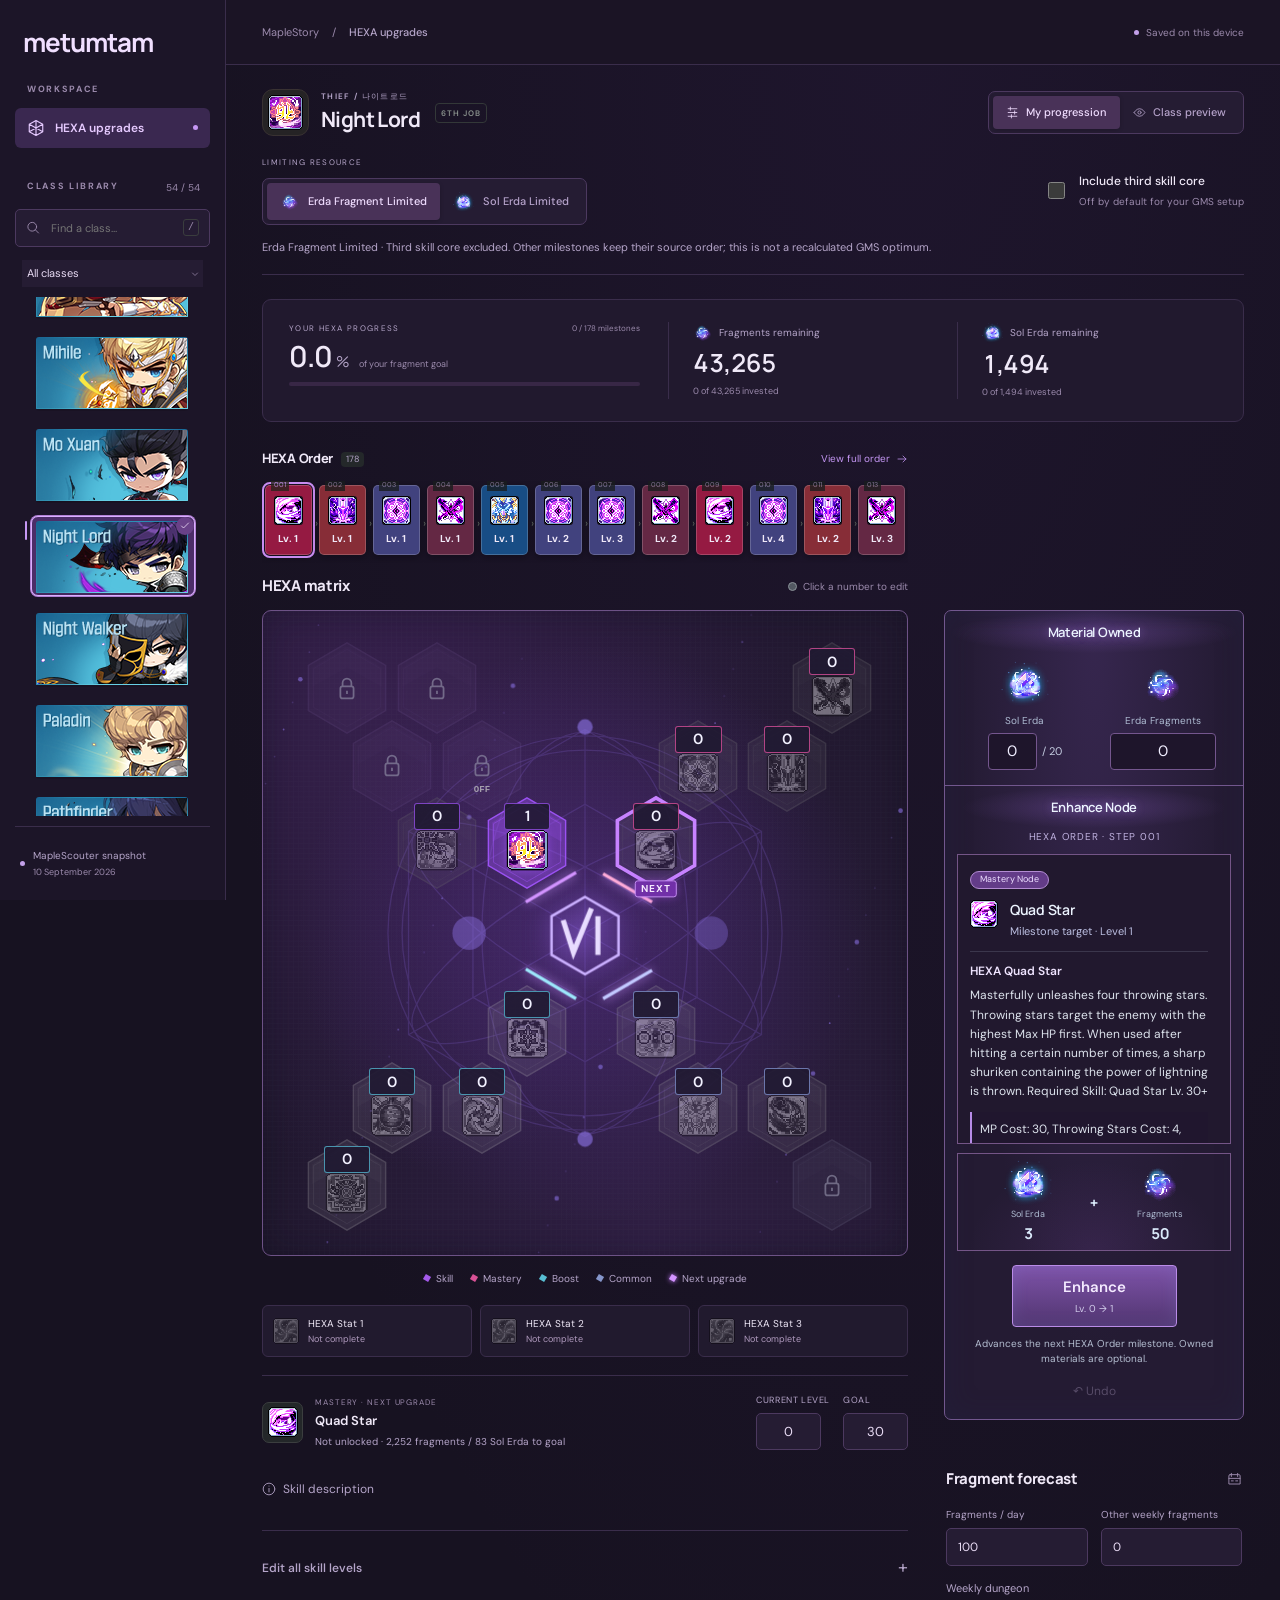
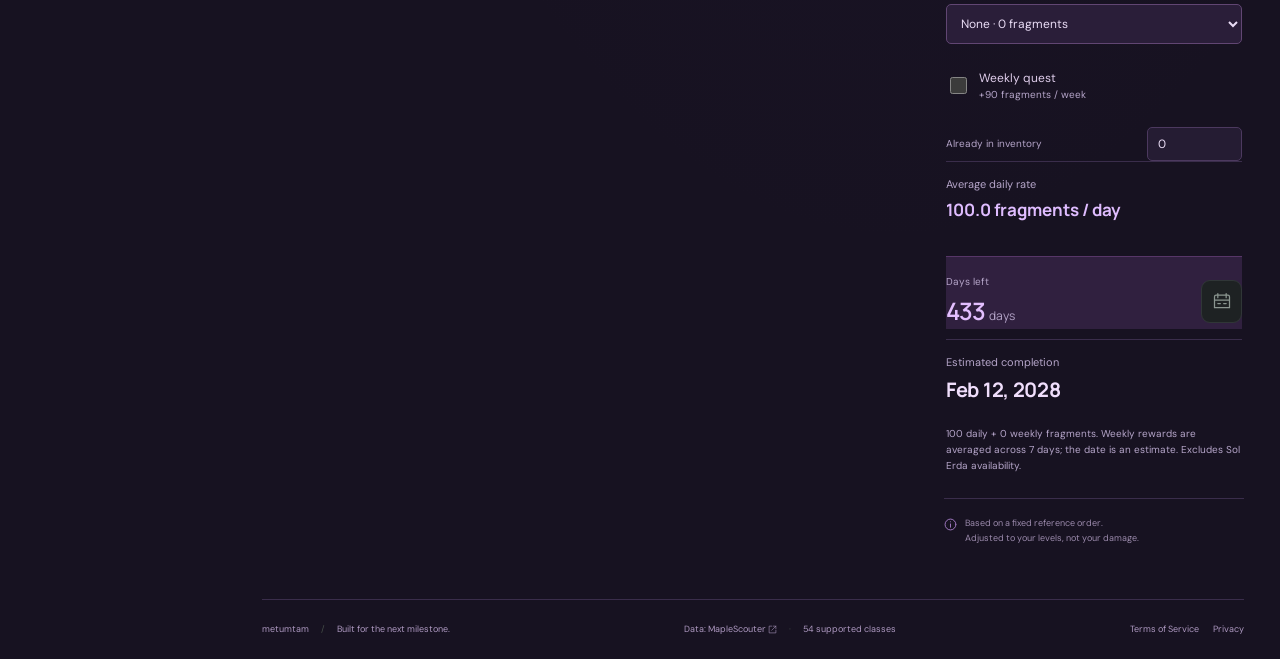
==== index.html @ 2b47a117 "Add class artwork library and legal pages for Metumtam" ====
<!doctype html>
<html lang="en">
<head>
 <meta charset="utf-8"><meta name="viewport" content="width=device-width,initial-scale=1">
 <meta name="theme-color" content="#171221"><meta name="description" content="Plan HEXA upgrades, track your skill levels, and calculate fragment costs across 54 MapleStory classes.">
 <title>metumtam — HEXA matrix</title>
 <link rel="icon" href="data:,"><link rel="stylesheet" href="styles.css?v=3"><link rel="stylesheet" href="matrix.css?v=7"><link rel="stylesheet" href="order-view.css?v=6"><link rel="stylesheet" href="skill-details.css?v=2"><link rel="stylesheet" href="enhancement.css?v=2"><link rel="stylesheet" href="metumtam.css?v=2">
 <script defer src="data.js?v=4"></script><script defer src="engine.js?v=7"></script><script defer src="matrix.js?v=7"></script><script defer src="order-view.js?v=7"></script><script defer src="descriptions.js?v=1"></script><script defer src="skill-details.js?v=2"></script><script defer src="enhancement.js?v=2"></script><script defer src="app.js?v=12"></script>
</head>
<body>
 <a class="skip" href="#main">Skip to planner</a>
 <aside class="sidebar" id="sidebar">
  <a class="brand wordmark" href="#main" aria-label="metumtam home">metumtam</a>
  <div class="nav-label">WORKSPACE</div>
  <a class="workspace-link active" href="#main"><span data-icon="hex"></span>HEXA upgrades<span class="nav-dot"></span></a>
  <div class="library-head"><span class="nav-label">CLASS LIBRARY</span><span id="class-count">54 / 54</span></div>
  <label class="search"><span data-icon="search"></span><input id="class-search" placeholder="Find a class…" autocomplete="off" aria-label="Search classes"><kbd>/</kbd></label>
  <label class="category-label"><select id="category" aria-label="Filter class category"><option>All classes</option><option>Warrior</option><option>Mage</option><option>Archer</option><option>Thief</option><option>Pirate</option></select><span data-icon="chevron"></span></label>
  <nav id="class-list" class="class-list" aria-label="Choose a class"></nav>
  <div class="sidebar-footer"><span class="status-dot"></span><div>MapleScouter snapshot<small>10 September 2026</small></div></div>
 </aside>
 <div class="sidebar-backdrop" id="sidebar-backdrop" hidden></div>
 <div class="shell">
  <header class="topbar"><button id="menu-button" class="icon-button mobile-only" aria-label="Open class library" aria-expanded="false"><span data-icon="menu"></span></button><div class="breadcrumb">MapleStory <span>/</span> <strong>HEXA upgrades</strong></div><div class="top-actions"><span class="saved-status" id="saved-status"><span class="status-dot"></span>Saved on this device</span></div></header>
  <main id="main" tabindex="-1">
   <h1 class="matrix-page-title">HEXA matrix</h1>
   <section class="class-heading"><div class="class-identity"><div class="class-emblem" id="class-emblem"></div><div><div class="eyebrow" id="class-category"></div><h2 id="class-name"></h2></div><span class="class-version">6TH JOB</span></div><div class="segmented" role="group" aria-label="Planner mode"><button id="progress-mode" aria-pressed="true"><span data-icon="sliders"></span>My progression</button><button id="preview-mode" aria-pressed="false"><span data-icon="eye"></span>Class preview</button></div></section>
   <div id="unavailable" class="unavailable" hidden></div>
   <div id="planner">
    <section class="order-settings" aria-label="Order settings">
     <div class="order-settings-controls"><div><div class="section-kicker">LIMITING RESOURCE</div><div class="segmented resource-modes" role="group" aria-label="Limiting resource"><button data-order-mode="fragments" aria-pressed="true"><span class="gem small"></span>Erda Fragment Limited</button><button data-order-mode="erda" aria-pressed="false"><span class="erda small"></span>Sol Erda Limited</button></div></div><label class="third-skill-toggle"><input type="checkbox" id="include-third"><span><strong>Include third skill core</strong><small id="third-skill-hint">Off by default for your GMS setup</small></span></label></div>
     <p id="order-note" class="order-note"></p>
    </section>
    <div class="workspace-grid">
    <section class="progress-overview" aria-label="Progress overview"><div class="progress-main"><div class="section-kicker">YOUR HEXA PROGRESS <span id="completed-count"></span></div><div class="progress-value"><strong id="progress-percent">0<span>%</span></strong><span id="progress-caption">of your fragment goal</span></div><div class="progress-track" role="progressbar" aria-label="Fragment progress" aria-valuemin="0" aria-valuemax="100" aria-valuenow="0"><div id="progress-fill"></div></div></div><div class="overview-stat"><span class="stat-label"><span class="gem small"></span>Fragments remaining</span><strong id="fragments-remaining"></strong><small id="fragments-spent"></small></div><div class="overview-stat"><span class="stat-label"><span class="erda small"></span>Sol Erda remaining</span><strong id="erda-remaining"></strong><small id="erda-spent"></small></div></section>
      <section class="roadmap-section" aria-labelledby="roadmap-heading"><div class="section-heading"><div><h3 id="roadmap-heading">HEXA Order <span id="roadmap-count" class="count-badge"></span></h3><p>The next milestones in your progression.</p></div><button class="text-button" id="all-order-button">View full order<span data-icon="arrow-right"></span></button></div><div id="roadmap" class="roadmap"></div></section>
<div class="section-heading matrix-grid-heading"><div><h3 id="matrix-heading">HEXA matrix</h3><p>Select a node to edit its level.</p></div><span class="matrix-help">Click a number to edit</span></div>
     <div class="right-column">

      <section class="matrix-section" aria-labelledby="matrix-heading"><div id="matrix-canvas"></div><div id="matrix-selection" class="matrix-selection"></div></section>
      <details class="bulk-levels"><summary>Edit all skill levels</summary>
      <section class="skills-section" aria-labelledby="skills-heading"><div class="section-heading"><div><h3 id="skills-heading">Skill configuration</h3><p id="skills-caption">Enter your current levels and set your goals.</p></div><button class="subtle-button" id="reset-button"><span data-icon="reset"></span>Reset</button></div><div class="skill-filters" role="group" aria-label="Filter skill type"><button data-filter="All" class="selected" aria-pressed="true">All skills</button><button data-filter="Mastery" aria-pressed="false">Mastery</button><button data-filter="Skill" aria-pressed="false">Skill</button><button data-filter="Boost" aria-pressed="false">Boost</button><button data-filter="Common" aria-pressed="false">Common</button><button data-filter="HEXA Stat" aria-pressed="false">HEXA Stat</button></div><div id="skills-list" class="skills-list"></div><div class="skills-footer"><span><span data-icon="check"></span>Progress stays in your browser</span><button id="import-button" class="text-button">Import a plan<span data-icon="upload"></span></button><input type="file" id="import-file" accept=".json,application/json" hidden></div></section></details>
     </div>
     <div class="left-column"><div id="enhancement-panel"></div>
      <section class="farming-section" aria-labelledby="farming-heading"><div class="section-heading"><h3 id="farming-heading">Fragment forecast</h3><span data-icon="calendar"></span></div><div class="forecast-inputs"><label>Fragments / day<input id="daily-input" type="number" min="0" max="10000000" inputmode="numeric"></label><label>Other weekly fragments<input id="weekly-input" type="number" min="0" max="10000000" inputmode="numeric"></label></div><label class="weekly-dungeon-label">Weekly dungeon<select id="weekly-dungeon" aria-label="Weekly dungeon"><option value="none">None · 0 fragments</option><option value="high_mountain">High Mountain · 40 fragments</option><option value="angler_company">Angler Company · 55 fragments</option><option value="nightmare_paradise">Nightmare Paradise · 70 fragments</option></select></label><label class="weekly-quest-label"><input id="weekly-quest" type="checkbox"><span>Weekly quest <strong>+90 fragments / week</strong></span></label><label class="stock-label">Already in inventory<input id="stock-input" type="number" min="0" max="10000000" inputmode="numeric"></label><div class="forecast-rate"><span>Average daily rate</span><strong id="forecast-rate"></strong></div><div class="forecast-result"><span>Days left<strong id="forecast-days"></strong></span><span class="calendar-icon" data-icon="calendar"></span></div><div class="forecast-date"><span>Estimated completion</span><strong id="forecast-date"></strong></div><p id="forecast-note" class="quiet"></p></section>
      <div class="source-note"><span data-icon="info"></span><p>Based on a fixed reference order.<br>Adjusted to your levels, not your damage.</p></div>
     </div>
    </div>
   </div>

   <footer class="page-footer"><span>metumtam <span class="footer-slash">/</span> Built for the next milestone.</span><span><a href="https://maplescouter.com/en/hexa" target="_blank" rel="noopener noreferrer">Data: MapleScouter <span data-icon="external"></span></a><span class="footer-divider">·</span>54 supported classes</span><nav class="legal-links" aria-label="Legal"><a href="terms.html">Terms of Service</a><a href="privacy.html">Privacy</a></nav></footer>
  </main>
 </div>
 <dialog id="dialog"><div class="dialog-top"><div><div class="eyebrow" id="dialog-eyebrow">HEXA PLANNER</div><h2 id="dialog-title"></h2></div><button class="icon-button" id="close-dialog" aria-label="Close dialog"><span data-icon="close"></span></button></div><div id="dialog-body"></div></dialog>
 <div id="toast" class="toast" role="status" aria-live="polite"></div>
</body>
</html>
---- styles.css ----
@import url('https://fonts.googleapis.com/css2?family=DM+Sans:wght@400;450;500;550;600;650;700&family=Manrope:wght@400;500;600;650;700;750;800&display=swap');
:root{color-scheme:dark;--bg:#111314;--panel:#181b1d;--panel-raised:#202426;--line:#2a2d2e;--text:#eceeea;--muted:#969b99;--faint:#777e7a;--accent:#efb85f;--accent-soft:#30291f;--green:#93b79e;--sidebar:226px;font-family:'DM Sans',Arial,sans-serif;font-synthesis:none}
*{box-sizing:border-box}body{margin:0;background:var(--bg);color:var(--text);font-size:14px;line-height:1.5}button,input,select{font:inherit}button,a,input,select{-webkit-tap-highlight-color:transparent}button{cursor:pointer}button{color:inherit}button:disabled{cursor:default;opacity:.45}a{color:inherit;text-decoration:none}button:focus-visible,a:focus-visible,input:focus-visible,select:focus-visible{outline:2px solid var(--accent);outline-offset:4px}button{border:0;background:none}input,select{min-width:0}input[type=number]{appearance:textfield;-moz-appearance:textfield}input::-webkit-inner-spin-button,input::-webkit-outer-spin-button{-webkit-appearance:none;margin:0}h1,h2,h3,h4,p{margin:0}h1,h2,h3,strong{font-family:'Manrope','DM Sans',sans-serif}h3{font-size:15px;letter-spacing:-.3px;font-weight:750}svg{width:18px;height:18px;display:block;flex-shrink:0}span[data-icon]{display:inline-flex;vertical-align:middle}small{font-size:11px}[hidden]{display:none!important}.skip{position:fixed;top:-60px;left:20px;padding:12px;background:var(--accent);color:#111;z-index:90}.skip:focus{top:10px}.sidebar{position:fixed;inset:0 auto 0 0;width:var(--sidebar);display:flex;flex-direction:column;border-right:1px solid var(--line);background:#141617;z-index:30;padding:29px 15px 0}.brand{display:flex;align-items:center;gap:11px;margin:0 11px 39px;font:800 24px/1 'Manrope',sans-serif;letter-spacing:2px}.brand>svg{height:37px;width:37px;fill:none;stroke:var(--accent);stroke-width:1.4}.brand-sub{display:block;font:500 8px/1.6 'DM Sans',sans-serif;letter-spacing:1.25px;color:var(--faint);margin-top:6px}.nav-label{font-size:9px;letter-spacing:1.65px;color:var(--faint);font-weight:700;padding-left:12px}.workspace-link{display:flex;align-items:center;gap:10px;padding:11px 12px;border-radius:6px;margin-top:11px;font-size:12px;font-weight:600}.workspace-link.active{background:var(--accent-soft);color:var(--accent)}.nav-dot{width:5px;height:5px;background:var(--accent);border-radius:50%;margin-left:auto}.library-head{display:flex;align-items:center;justify-content:space-between;margin:32px 10px 14px 0}.library-head>span:last-child{font-size:10px;color:var(--faint)}.search{display:flex;align-items:center;gap:8px;padding:9px 10px;background:#1b1e20;border:1px solid var(--line);border-radius:5px}.search svg{width:15px;color:var(--faint)}.search input{width:100%;background:none;border:0;outline:0;font-size:11px;color:var(--text)}.search:focus-within{border-color:var(--accent)}.search kbd{color:var(--faint);border:1px solid #3a3d3e;padding:0px 4px;font-size:10px;border-radius:3px}.category-label{margin:13px 7px 10px;position:relative}.category-label select{background:none;appearance:none;border:0;outline:0;width:100%;font-size:11px;color:var(--muted);padding:5px}.category-label option{background:#181b1d}.category-label>span{position:absolute;right:2px;top:5px;pointer-events:none;color:var(--faint)}.category-label svg{width:12px}.class-list{flex:1;min-height:0;overflow:auto;scrollbar-width:thin;scrollbar-color:#353939 transparent;padding-right:3px;padding-bottom:15px}.class-item{display:flex;align-items:center;gap:10px;width:100%;text-align:left;padding:9px 10px;border-radius:5px;margin:2px 0;color:#b0b5b1;transition:background .16s,color .16s;font-size:12px}.class-item:hover{background:#202425;color:var(--text)}.class-item.selected{background:#252826;color:var(--text)}.class-item.selected:before{content:'';height:19px;width:2px;background:var(--accent);position:absolute;margin-left:-11px;border-radius:3px}.class-item.selected .class-dot{color:var(--accent)}.class-dot{display:flex;align-items:center;justify-content:center;width:23px;height:23px;font-size:10px;color:#767d77;background:#222628;flex-shrink:0;border-radius:6px}.class-item .selected-check{margin-left:auto;color:var(--accent)}.selected-check svg{width:14px}.unavailable-label{font-size:8px;margin-left:auto;color:var(--faint);letter-spacing:.8px}.class-item.unavailable-item{color:#767c78}.library-empty{padding:20px 12px;color:var(--muted);font-size:12px}.sidebar-footer{display:flex;align-items:center;gap:8px;border-top:1px solid var(--line);margin-top:10px;padding:21px 5px;font-size:10px;color:var(--muted)}.sidebar-footer small{display:block;font-size:9px;color:var(--faint);margin-top:3px}.sidebar-footer button{margin-left:auto}.status-dot{width:5px;height:5px;background:var(--green);display:inline-block;border-radius:50%;flex-shrink:0}.shell{margin-left:var(--sidebar)}.topbar{height:65px;border-bottom:1px solid var(--line);display:flex;align-items:center;justify-content:space-between;padding:0 36px;font-size:11px}.breadcrumb{color:var(--faint);display:flex;gap:13px}.breadcrumb strong{color:var(--muted);font-weight:500;font-family:inherit}.top-actions{display:flex;align-items:center;gap:24px}.saved-status{color:var(--faint);font-size:10px;display:flex;align-items:center;gap:7px}.subtle-button{display:inline-flex;align-items:center;gap:7px;color:var(--muted);font-size:11px;padding:6px 0}.subtle-button:hover{color:var(--text)}.subtle-button svg{width:14px;height:14px}.icon-button{width:32px;height:32px;display:inline-flex;justify-content:center;align-items:center;color:var(--muted);border-radius:5px;flex-shrink:0}.icon-button:hover{background:#2a2e30;color:var(--text)}main{max-width:1510px;padding:35px 36px 0;margin:auto}.page-heading{display:flex;justify-content:space-between;align-items:center;margin-bottom:35px}.eyebrow{font-size:9px;letter-spacing:1.7px;font-weight:650;color:var(--faint)}h1{font-size:35px;line-height:1.25;letter-spacing:-1.6px;margin:8px 0 10px;font-weight:750}.title-dot{color:var(--accent)}.page-heading p{font-size:12px;color:var(--muted)}.outline-button{border:1px solid #373b3c;border-radius:6px;display:inline-flex;gap:8px;align-items:center;justify-content:center;padding:10px 14px;font-size:11px;background:#191c1d;transition:background .18s}.outline-button:hover{background:#262a2c}.outline-button svg{width:14px;height:14px}.class-heading{display:flex;align-items:center;justify-content:space-between;margin-bottom:22px;gap:18px}.class-identity{display:flex;align-items:center;gap:12px}.class-emblem{width:47px;height:47px;background:#252325;border:1px solid #393232;border-radius:11px;display:grid;place-items:center;position:relative;overflow:hidden}.class-emblem img{height:35px;width:35px;object-fit:contain;image-rendering:pixelated}.class-emblem>span{font-weight:700;color:var(--accent)}.class-heading .eyebrow{font-size:8px;color:var(--muted);letter-spacing:1.35px}.class-heading h2{font-size:21px;letter-spacing:-.6px;margin-top:2px}.class-version{border:1px solid #333838;border-radius:4px;color:#89918c;font-size:8px;font-weight:600;letter-spacing:1px;padding:3px 5px;margin-left:3px}.segmented{display:flex;background:#191c1e;border:1px solid var(--line);border-radius:7px;padding:4px}.segmented button{display:flex;align-items:center;justify-content:center;gap:7px;color:#929993;font-size:11px;font-weight:500;padding:8px 13px;border-radius:4px;white-space:nowrap;transition:.18s}.segmented button[aria-pressed=true]{background:#313331;color:#eee6d7;box-shadow:0 1px 4px #0003}.segmented svg{width:13px;height:13px}.progress-overview{display:grid;grid-template-columns:1.35fr 1fr 1fr;background:#191c1d;border:1px solid var(--line);border-radius:9px;padding:22px 26px;margin-bottom:28px;gap:28px}.section-kicker{font-size:8px;letter-spacing:1.3px;color:var(--muted);display:flex;justify-content:space-between;gap:10px}.section-kicker>span{letter-spacing:0;color:var(--faint)}.progress-value{display:flex;align-items:baseline;gap:10px;margin-top:8px;margin-bottom:10px}.progress-value strong{font-size:29px;line-height:1;font-weight:600;letter-spacing:-1.1px}.progress-value strong>span{font-size:15px;font-weight:400;color:var(--muted);margin-left:4px}.progress-value>span{font-size:9px;color:var(--faint)}.progress-track{height:4px;background:#343737;border-radius:3px;overflow:hidden}.progress-track>div{height:100%;width:0%;background:var(--accent);transition:width .5s cubic-bezier(.22,1,.36,1);border-radius:3px}.overview-stat{padding-left:24px;border-left:1px solid var(--line);display:flex;flex-direction:column;justify-content:center;gap:5px}.stat-label{font-size:10px;color:var(--muted);display:flex;align-items:center;gap:7px}.overview-stat strong{font-size:25px;line-height:1.3;letter-spacing:-.6px;font-weight:600;font-variant-numeric:tabular-nums}.overview-stat small{font-size:9px;color:var(--faint)}.gem{display:inline-block;background:var(--accent);width:16px;height:19px;clip-path:polygon(50% 0,100% 38%,74% 100%,25% 100%,0 38%);flex-shrink:0}.gem.small{width:9px;height:11px}.erda{display:inline-block;border:2px solid #a9bfb3;width:15px;height:15px;border-radius:50%;position:relative;flex-shrink:0}.erda:after{content:'';inset:3px;background:#a9bfb3;border-radius:50%;position:absolute}.erda.small{width:10px;height:10px;border-width:1.5px}.erda.small:after{inset:2px}.workspace-grid{display:grid;grid-template-columns:minmax(265px,.78fr) minmax(400px,1.65fr);gap:32px;align-items:start}.left-column{min-width:0}.next-upgrade{background:#211f1a;border:1px solid #4b402e;border-radius:9px;padding:23px 22px 20px;position:relative;overflow:hidden}.next-upgrade:before{content:'';position:absolute;top:0;left:22px;width:39px;height:2px;background:var(--accent)}.panel-heading,.section-heading{display:flex;align-items:center;justify-content:space-between;gap:12px}.panel-heading h3{font-size:12px;display:flex;align-items:center;gap:7px;font-family:'DM Sans',sans-serif;font-weight:550}.amber-dot{width:5px;height:5px;border-radius:50%;background:var(--accent);box-shadow:0 0 8px #efb85f33}.tiny-label{font-size:8px;letter-spacing:.9px;color:#a28d6f}.next-skill{display:flex;gap:14px;align-items:center;margin:25px 0 20px}.skill-icon{width:41px;height:41px;display:grid;place-items:center;flex-shrink:0;background:#232729;border:1px solid #3b3e3f;border-radius:7px;position:relative;overflow:hidden}.skill-icon img{width:30px;height:30px;object-fit:contain;image-rendering:pixelated}.skill-icon.large{height:62px;width:62px;background:#2a2822;border-color:#5b4c35;border-radius:10px}.skill-icon.large img{width:43px;height:43px}.skill-icon.image-failed:after{content:attr(data-fallback);font-size:10px;color:var(--accent);position:absolute}.skill-icon.image-failed img{display:none}.core-kicker{font-size:8px;letter-spacing:1.25px;color:#a18e72;margin-bottom:5px}.next-skill h4{font-family:'Manrope',sans-serif;font-size:15px;line-height:1.4;letter-spacing:-.3px;max-width:210px}.level-transition{display:flex;gap:9px;align-items:center;font-size:11px;color:#b7b3a9;margin-top:7px}.level-transition svg{height:12px;width:12px;color:#857b6b}.level-transition strong{color:var(--accent);font-size:11px;font-family:inherit}.next-costs{border-top:1px solid #3a3429;padding:17px 0;margin-top:5px;display:flex;flex-direction:column;gap:13px}.next-cost{display:flex;align-items:center;justify-content:space-between}.next-cost>span{display:flex;align-items:center;gap:9px;font-size:11px;color:#b9b6ac}.next-cost strong{font-size:15px;font-weight:600;font-variant-numeric:tabular-nums}.next-cost .gem{width:11px;height:14px}.next-cost .erda{width:12px;height:12px}.primary-button{display:flex;align-items:center;justify-content:center;gap:9px;background:var(--accent);color:#292014;font-size:11px;font-weight:750;border-radius:5px;padding:12px 14px;transition:background .18s,transform .18s}.primary-button:hover{background:#ffcc7d;transform:translateY(-1px)}.primary-button:active{transform:translateY(0)}.primary-button svg{width:14px;height:14px}.upgrade-actions{display:flex;gap:7px}.upgrade-actions .primary-button{flex:1}.undo-button{width:36px;border:1px solid #48402f;display:grid;place-items:center;border-radius:5px;color:#a8967a}.undo-button:hover{background:#373124}.next-footnote{font-size:9px;color:#8f8677;text-align:center;margin-top:11px}.farming-section{padding:26px 2px 0}.section-heading>span{color:var(--faint)}.section-heading>span svg{width:15px}.forecast-inputs{display:grid;grid-template-columns:1fr 1fr;gap:13px;margin-top:17px}.forecast-inputs label{color:var(--muted);font-size:10px}.forecast-inputs input{display:block;width:100%;margin-top:6px}.forecast-inputs input,.stock-label input{background:#1b1e20;border:1px solid #343738;border-radius:5px;color:var(--text);padding:9px 11px;font-size:12px;font-variant-numeric:tabular-nums}.stock-label{display:flex;align-items:center;justify-content:space-between;margin-top:11px;font-size:10px;color:var(--muted);gap:15px}.stock-label input{width:95px;padding:7px 10px}.forecast-result{display:flex;justify-content:space-between;align-items:center;margin-top:19px;border-top:1px solid var(--line);padding-top:17px;color:var(--muted);font-size:10px}.forecast-result strong{display:block;color:var(--text);font-size:24px;letter-spacing:-.9px;margin-top:4px;font-weight:600}.forecast-result strong small{font-size:12px;color:var(--muted);letter-spacing:0;font-weight:400}.calendar-icon{background:#1e2223;border:1px solid #303637;border-radius:9px;width:41px;height:43px;display:grid!important;place-items:center}.calendar-icon svg{width:20px;height:20px;color:#8b9690}.quiet{font-size:9px;color:var(--faint);margin-top:7px;line-height:1.7}.source-note{display:flex;gap:8px;color:var(--faint);font-size:9px;line-height:1.7;margin:23px 0 10px;padding-top:17px;border-top:1px solid var(--line)}.source-note svg{width:13px;height:13px;margin-top:2px}.section-heading p{font-size:10px;color:var(--faint);margin-top:4px}.text-button{display:inline-flex;align-items:center;gap:6px;color:var(--accent);font-size:10px;white-space:nowrap;padding:5px 0}.text-button:hover{color:#ffda9c}.text-button svg{width:12px;height:12px}.count-badge{display:inline-block;font-family:'DM Sans',sans-serif;font-size:9px;font-weight:400;color:var(--muted);background:#24282a;padding:1px 5px;border-radius:4px;vertical-align:middle;margin-left:5px;letter-spacing:0}.roadmap{display:grid;grid-template-columns:repeat(8,1fr);gap:7px;margin-top:19px;margin-bottom:26px}.roadmap-item{position:relative;min-width:0;border:1px solid #303536;background:#191d1e;border-radius:6px;padding:12px 3px 9px;display:flex;align-items:center;flex-direction:column;gap:6px;transition:transform .17s,border-color .17s,background .17s}.roadmap-item:hover{border-color:#927448;background:#26271f;transform:translateY(-3px)}.roadmap-item:first-child{border-color:#8b6b38;background:#29251d}.roadmap-item img{width:29px;height:29px;object-fit:contain;image-rendering:pixelated}.roadmap-item .roadmap-level{font-size:10px;color:var(--text);font-variant-numeric:tabular-nums}.roadmap-item .roadmap-number{position:absolute;top:-6px;left:5px;padding:0 3px;background:#191d1e;font-size:7px;color:var(--faint)}.roadmap-item:first-child .roadmap-number{color:var(--accent);background:#29251d}.roadmap-item:not(:last-child):after{content:'›';position:absolute;right:-7px;top:29px;color:#5a635c;font-size:11px;z-index:1}.skills-section{border-top:1px solid var(--line);padding-top:23px}.skill-filters{display:flex;gap:19px;margin-top:21px;border-bottom:1px solid var(--line);overflow:auto;scrollbar-width:none}.skill-filters button{font-size:10px;padding:0 0 11px;color:var(--faint);position:relative;flex-shrink:0}.skill-filters button:hover{color:var(--text)}.skill-filters button.selected{color:var(--accent)}.skill-filters button.selected:after{content:'';position:absolute;bottom:0;left:0;right:0;height:2px;background:var(--accent)}.skill-group-heading{font-size:8px;color:#858f89;font-weight:600;letter-spacing:1.2px;margin:19px 0 5px;display:flex;align-items:center;gap:6px}.group-dot{width:4px;height:4px;background:#6f7d73;border-radius:50%}.skill-row{display:grid;grid-template-columns:37px minmax(90px,1fr) 74px 18px 47px;align-items:center;gap:10px;padding:12px 0;border-bottom:1px solid #24292a}.skill-row .skill-icon{width:35px;height:35px;border-radius:6px;background:#222729;border-color:#303738}.skill-row .skill-icon img{width:27px;height:27px}.skill-name{font-size:11px;color:#d2d7d1;font-weight:500;line-height:1.4;overflow-wrap:anywhere}.skill-cost{font-size:9px;color:var(--faint);margin-top:4px;display:flex;align-items:center;gap:5px}.skill-cost .gem{height:7px;width:6px;opacity:.7}.skill-cost .erda{height:7px;width:7px;border-width:1px;opacity:.8}.skill-cost .erda:after{inset:1px}.skill-cost .sep{color:#434b45;margin:0 3px}.skill-row.next-row .skill-name{color:#f0c98b}.level-control{display:flex;align-items:center;background:#1b1f20;border:1px solid #353b3c;border-radius:5px;height:30px;overflow:hidden}.level-control button{width:21px;padding:0;color:var(--faint);font-size:12px;height:100%}.level-control button:hover{background:#323735;color:var(--accent)}.level-control input{background:none;border:0;width:30px;min-width:0;outline:0;padding:0;text-align:center;color:var(--text);font-size:10px;font-variant-numeric:tabular-nums;height:100%}.level-control:focus-within{border-color:var(--accent)}.goal-input{background:#1a1e1f;border:1px solid #313738;border-radius:5px;text-align:center;width:47px;height:30px;color:var(--muted);font-size:10px;padding:0}.row-arrow{color:#58625b}.row-arrow svg{width:13px;height:13px}.levels-head{display:grid;grid-template-columns:1fr 74px 18px 47px;gap:10px;font-size:7px;letter-spacing:.9px;color:var(--faint);margin-top:12px;text-align:center}.levels-head>span:first-child{text-align:left}.stat-checkbox{accent-color:var(--accent);width:15px;height:15px;cursor:pointer;justify-self:center}.stat-row{grid-template-columns:37px minmax(90px,1fr) 74px 18px 47px}.stat-state{font-size:9px;color:var(--muted);text-align:right;grid-column:4/6}.skills-footer{display:flex;justify-content:space-between;gap:10px;margin-top:21px;padding-bottom:9px}.skills-footer>span{display:flex;align-items:center;gap:6px;font-size:9px;color:var(--faint)}.skills-footer svg{width:12px;height:12px}.page-footer{border-top:1px solid var(--line);display:flex;align-items:center;justify-content:space-between;padding:23px 0;margin-top:42px;color:var(--faint);font-size:9px;gap:15px}.page-footer>span{display:flex;align-items:center;gap:7px}.page-footer a:hover{color:var(--accent)}.page-footer svg{height:9px;width:9px;display:inline-block}.footer-slash,.footer-divider{color:#464f48;margin:0 5px}.unavailable{padding:65px 24px;text-align:center;border-top:1px solid var(--line);border-bottom:1px solid var(--line);color:var(--muted)}.unavailable h3{color:var(--text);font-size:20px;margin:12px 0}.unavailable p{font-size:12px;max-width:400px;margin:10px auto 22px}.unavailable .primary-button{display:inline-flex}.empty-state{padding:24px 0;text-align:center;color:var(--muted);font-size:12px}.complete-state{padding:25px 0 7px;text-align:center}.complete-state>svg{margin:auto;color:var(--accent);width:36px;height:36px}.complete-state h4{font-size:19px;margin:15px 0 8px}.complete-state p{font-size:11px;color:var(--muted)}.complete-state button{margin:20px auto 0}.source-badge{font-size:8px;color:var(--faint);margin-top:9px}.mobile-only{display:none}dialog{color:var(--text);background:#191d1f;border:1px solid #414744;border-radius:12px;width:min(780px,calc(100% - 30px));max-height:85svh;padding:26px;box-shadow:0 24px 100px #0008;overflow:auto}dialog::backdrop{background:#070a0bbf;backdrop-filter:blur(5px)}dialog[open]{animation:dialog-in .2s ease-out}.dialog-top{display:flex;align-items:flex-start;justify-content:space-between;margin-bottom:23px;gap:20px}.dialog-top h2{font-size:24px;margin-top:7px;letter-spacing:-.75px}.dialog-top button{margin:-7px -7px 0 0}.dialog-copy{font-size:13px;color:var(--muted);line-height:1.8}.dialog-copy p+p{margin-top:13px}.dialog-copy strong{color:var(--text);font-family:inherit;font-weight:550}.dialog-copy a{color:var(--accent)}.data-facts{display:grid;grid-template-columns:1fr 1fr;gap:16px;padding:20px 0;border-top:1px solid var(--line);margin-top:20px}.data-facts dt{font-size:9px;text-transform:uppercase;letter-spacing:1px;color:var(--faint)}.data-facts dd{font-size:12px;margin:5px 0 0}.dialog-actions{display:flex;gap:10px;justify-content:flex-end;margin-top:22px}.order-table{width:100%;border-collapse:collapse;font-size:11px;line-height:1.5}.order-table th{font-weight:500;color:var(--faint);font-size:9px;text-align:left;position:sticky;top:-26px;background:#191d1f;padding:12px 7px;border-bottom:1px solid #3b4240}.order-table td{padding:9px 7px;border-bottom:1px solid #2a312e}.order-table td:nth-last-child(-n+2),.order-table th:nth-last-child(-n+2){text-align:right;white-space:nowrap}.order-skill{display:flex;align-items:center;gap:9px}.order-skill img{width:26px;height:26px;object-fit:contain;image-rendering:pixelated}.order-table .number{color:var(--faint);font-size:9px}.table-summary{display:flex;gap:18px;padding:12px 0 20px;color:var(--muted);font-size:11px}.table-summary strong{color:var(--text);font-family:inherit}.milestone-detail{display:flex;align-items:center;gap:20px;margin:22px 0}.milestone-detail p{color:var(--muted);font-size:12px;margin-top:6px}.toast{position:fixed;bottom:26px;left:calc(50% + var(--sidebar)/2);transform:translate(-50%,20px);padding:12px 18px;background:#e6e7df;color:#1c241d;font-size:12px;border-radius:7px;box-shadow:0 5px 30px #0005;z-index:80;opacity:0;pointer-events:none;transition:.22s;max-width:calc(100vw - 35px);text-align:center}.toast.visible{opacity:1;transform:translate(-50%,0)}.page-heading,.class-heading,.progress-overview,.workspace-grid{animation:enter .45s both}.class-heading{animation-delay:.05s}.progress-overview{animation-delay:.09s}.workspace-grid{animation-delay:.13s}@keyframes enter{from{opacity:0;transform:translateY(7px)}to{opacity:1;transform:translateY(0)}}@keyframes dialog-in{from{opacity:0;transform:translateY(8px) scale(.99)}to{opacity:1;transform:translateY(0) scale(1)}}
@media(min-width:1700px){main{padding-top:45px}.workspace-grid{grid-template-columns:340px 1fr;gap:40px}.skills-list .group-rows{display:grid;grid-template-columns:1fr 1fr;column-gap:25px}.skill-row{grid-template-columns:35px minmax(95px,1fr) 74px 14px 42px;gap:8px}.goal-input{width:42px}.levels-head{display:none}.roadmap{grid-template-columns:repeat(12,1fr)}.roadmap-item{padding-top:16px;padding-bottom:12px}}
@media(max-width:1200px){:root{--sidebar:200px}main{padding:28px 24px 0}.topbar{padding:0 24px}.brand{margin-left:8px}.workspace-grid{grid-template-columns:minmax(245px,.85fr) minmax(340px,1.2fr);gap:24px}.next-upgrade{padding:20px 17px}.next-skill{gap:10px}.next-skill h4{font-size:13px}.skill-filters{gap:15px}.progress-overview{padding:20px;gap:20px}.overview-stat{padding-left:18px}.roadmap{grid-template-columns:repeat(6,1fr)}.progress-value>span{font-size:8px}.class-version{display:none}.segmented button{padding:7px 10px;font-size:10px}.skill-row{gap:8px}}
@media(max-width:1000px){.workspace-grid{grid-template-columns:1fr}.left-column{display:grid;grid-template-columns:1fr 1fr;gap:25px;align-items:start}.farming-section{padding-top:7px}.source-note{grid-column:1/-1;margin:0;padding-top:0;border:0}.right-column{min-width:0}.roadmap{grid-template-columns:repeat(10,1fr)}.progress-overview{grid-template-columns:1.3fr 1fr 1fr;gap:17px;padding:18px}.section-kicker>span{display:none}.progress-value>span{display:none}.overview-stat strong{font-size:21px}.class-heading{align-items:flex-start}.segmented button{gap:5px;padding:8px}.segmented svg{display:none}.saved-status{display:none}.brand{font-size:21px}.skill-row{grid-template-columns:37px 1fr 85px 18px 55px}.level-control input{width:41px}.goal-input{width:55px}.levels-head{grid-template-columns:1fr 85px 18px 55px}}
@media(max-width:760px){:root{--sidebar:0px}.sidebar{width:250px;transform:translateX(-100%);transition:transform .25s;box-shadow:15px 0 70px #0003}.sidebar.open{transform:translateX(0)}.sidebar-backdrop{position:fixed;inset:0;background:#0008;z-index:25}.mobile-only{display:inline-flex}.topbar{height:56px;padding:0 17px;justify-content:flex-start;gap:12px}.top-actions{margin-left:auto}.top-actions .subtle-button>span:last-child{display:none}.breadcrumb{font-size:10px;gap:9px}main{padding:25px 20px 0}.page-heading{margin-bottom:29px;align-items:flex-start}.page-heading .eyebrow{font-size:8px;letter-spacing:1.2px}h1{font-size:31px}.page-heading p{font-size:11px;max-width:230px}.page-heading .outline-button{padding:9px 10px;font-size:10px;margin-top:15px}.class-heading{flex-wrap:wrap;gap:19px}.class-identity{gap:10px}.class-emblem{height:44px;width:44px}.class-heading h2{font-size:22px}.segmented{width:100%;padding:4px}.segmented button{flex:1;font-size:11px;padding:9px}.segmented svg{display:block}.progress-overview{grid-template-columns:1fr 1fr;padding:20px;row-gap:21px;margin-bottom:25px}.progress-main{grid-column:1/-1}.progress-value>span{display:block;font-size:10px}.section-kicker>span{display:inline}.progress-track{height:5px}.overview-stat{border-left:0;padding:0;gap:6px}.overview-stat:last-child{border-left:1px solid var(--line);padding-left:20px}.overview-stat strong{font-size:25px}.overview-stat small{font-size:8px}.workspace-grid{gap:24px}.left-column{grid-template-columns:1fr;gap:22px}.next-upgrade{padding:22px}.next-skill{margin:20px 0;gap:14px}.next-skill h4{font-size:17px;max-width:none}.next-costs{display:grid;grid-template-columns:1fr 1fr;gap:16px}.next-cost{flex-direction:column;align-items:flex-start;gap:8px}.next-cost:last-child{border-left:1px solid #3a3429;padding-left:20px}.next-cost strong{font-size:23px}.farming-section{padding-top:2px}.source-note{margin-top:-8px}.roadmap{grid-template-columns:repeat(6,1fr);gap:8px;margin-bottom:23px}.skill-filters{gap:22px}.skill-row{grid-template-columns:35px minmax(80px,1fr) 74px 12px 42px;gap:8px}.level-control input{width:30px}.goal-input{width:42px}.levels-head{grid-template-columns:1fr 74px 12px 42px;gap:8px}.skill-name{font-size:11px}.skill-cost{font-size:8px;gap:3px}.skill-cost .sep{margin:0 1px}.skills-footer{font-size:8px}.page-footer{flex-direction:column;align-items:flex-start;gap:8px;margin-top:30px;padding:20px 0}.page-footer>span{font-size:8px}.toast{left:50%;width:max-content}.order-table{font-size:10px}.order-table td{padding:9px 4px}.order-skill{gap:6px}.order-skill img{width:22px;height:22px}dialog{padding:20px}.dialog-top h2{font-size:21px}.order-table th{top:-20px}.order-table .erda-col{display:none}.table-summary{font-size:10px;flex-wrap:wrap;gap:8px 16px}.class-version{display:block}.stat-row{grid-template-columns:35px minmax(80px,1fr) 74px 12px 42px}}
@media(prefers-reduced-motion:reduce){*,*:before,*:after{animation:none!important;transition:none!important;scroll-behavior:auto!important}}

.order-settings{margin:0 0 25px;padding:0 0 22px;border-bottom:1px solid var(--line)}.order-settings-controls{display:flex;align-items:center;justify-content:space-between;gap:22px}.resource-modes{margin-top:10px}.resource-modes button{gap:9px}.third-skill-toggle{display:flex;align-items:center;gap:11px;cursor:pointer}.third-skill-toggle input{width:17px;height:17px;accent-color:var(--accent);cursor:pointer}.third-skill-toggle strong{display:block;font:500 12px 'DM Sans',sans-serif}.third-skill-toggle small{display:block;color:var(--faint);font-size:10px;margin-top:5px}.order-note{font-size:11px;line-height:1.65;color:var(--muted);margin-top:13px;max-width:850px}@media(max-width:1100px){.order-settings-controls{align-items:flex-start;flex-direction:column;gap:16px}}@media(max-width:760px){.order-settings-controls>div{width:100%}.resource-modes button{font-size:10px;gap:7px;padding:10px 7px}.order-note{font-size:10px}.order-settings{margin-bottom:22px}}
---- matrix.css ----
.matrix-section{margin:0 0 26px}.matrix-section>.section-heading{margin-bottom:14px}.matrix-section .section-heading p{font-size:11px}.matrix-help{color:var(--muted);font-size:10px;display:flex;align-items:center;gap:6px}.matrix-help:before{content:'';width:7px;height:7px;border:1px solid #8b9299;border-radius:50%;background:#525862}.matrix-board{position:relative;isolation:isolate;width:100%;max-width:550px;aspect-ratio:1;margin:0 auto;container-type:inline-size;border:1px solid #475168;border-radius:9px;overflow:hidden;background:radial-gradient(ellipse at 15% 12%,#5a34842e,transparent 52%),radial-gradient(ellipse at 34% 100%,#14546e42,transparent 60%),#171c26;box-shadow:inset 0 0 35px #080b1655}.matrix-art{position:absolute;inset:0;width:100%;height:100%;pointer-events:none}.matrix-center-rays{filter:drop-shadow(0 0 4px #c794ff)}.matrix-center-sigil{filter:drop-shadow(0 0 9px #a773ff)}.matrix-node{--node-rgb:168,111,255;position:absolute;left:var(--node-x);top:var(--node-y);transform:translate(-50%,-50%);width:12.8%;height:14.8%;padding:0;isolation:isolate;display:grid;place-items:center;opacity:1!important;transition:transform .16s ease,filter .16s ease;overflow:visible}.node-skill{--node-rgb:164,86,255}.node-mastery{--node-rgb:239,86,168}.node-boost{--node-rgb:91,201,228}.node-common{--node-rgb:139,159,222}.node-face,.node-outline{position:absolute;inset:0;width:100%;height:100%;pointer-events:none}.node-face>svg{width:100%;height:100%}.node-fill{fill:rgba(var(--node-rgb),.38);stroke:rgba(var(--node-rgb),.9);stroke-width:1.1}.node-facet{fill:rgba(var(--node-rgb),.18)}.node-inner{fill:none;stroke:rgba(var(--node-rgb),.55);stroke-width:.6}.node-outline{overflow:visible;fill:none;stroke:transparent;stroke-width:2.2;z-index:3}.matrix-node>img{position:absolute;top:36%;left:25%;width:50%;height:43.25%;object-fit:contain;image-rendering:pixelated;filter:drop-shadow(0 0 4px rgba(var(--node-rgb),.5));transition:filter .2s,opacity .2s}.node-level{position:absolute;z-index:2;top:14%;left:27%;width:46%;font:600 clamp(8px,2cqw,12px)/1.1 'DM Sans',sans-serif;letter-spacing:1px;color:#f2f1ff;text-align:center;border:1px solid rgba(var(--node-rgb),.6);border-radius:3px;background:rgba(var(--node-rgb),.2)}.matrix-lock{width:32%;height:32%;color:#9998af;opacity:.6}.matrix-node.is-locked .node-face{filter:grayscale(1);opacity:.3}.matrix-node.is-locked>img{filter:grayscale(1);opacity:.35}.matrix-node.is-locked .node-level{color:#a2a4af;border-color:#767f9145;background:#151923}.matrix-node.is-empty .node-face{filter:grayscale(.6);opacity:.18}.matrix-node.is-empty{cursor:default}.matrix-node:not(:disabled):hover{transform:translate(-50%,-50%) scale(1.065);z-index:5}.matrix-node:not(:disabled):hover .node-fill{fill:rgba(var(--node-rgb),.52)}.matrix-node.is-selected:not(.is-next) .node-outline{stroke:#e5e4f1;stroke-width:1.7;opacity:.8}.matrix-node:focus-visible{outline:none;z-index:6}.matrix-node:focus-visible .node-outline{stroke:#fff;stroke-width:3}.matrix-node.is-next .node-outline{stroke:#c782ff;stroke-width:2.8;animation:matrix-glow 1s ease-in-out infinite}.node-next-tag{position:absolute;bottom:-7%;z-index:5;font-size:clamp(7px,1.6cqw,10px);font-weight:700;line-height:1.3;letter-spacing:.9px;color:#f6e9ff;padding:1px 5px;background:#7130a8;border:1px solid #c28cf0;border-radius:3px;box-shadow:0 0 10px #ba5bff66}.node-excluded{position:absolute;bottom:19%;font:600 clamp(6px,1.5cqw,9px)/1 monospace;color:#a59fad}.matrix-legend{display:flex;justify-content:center;flex-wrap:wrap;gap:10px 18px;margin:15px 0 19px;color:var(--muted);font-size:10px}.matrix-legend>span{display:flex;align-items:center;gap:6px}.matrix-legend>span:before{content:'';width:6px;height:6px;transform:rotate(30deg);background:var(--legend-color)}.legend-skill{--legend-color:#a45aeb}.legend-mastery{--legend-color:#d95196}.legend-boost{--legend-color:#58bed3}.legend-common{--legend-color:#8596cb}.legend-next{--legend-color:#d393ff}.legend-next:before{box-shadow:0 0 5px #c67bff}.matrix-stats{display:grid;grid-template-columns:repeat(3,minmax(0,1fr));gap:8px}.matrix-stat{display:flex;align-items:center;gap:9px;border:1px solid var(--line);border-radius:6px;padding:10px;text-align:left;position:relative;min-width:0;background:#181c20;transition:background .15s}.matrix-stat>img{object-fit:contain;image-rendering:pixelated}.matrix-stat>span{font-size:10px;white-space:nowrap}.matrix-stat small{display:block;color:var(--faint);font-size:9px;margin-top:2px}.matrix-stat b{position:absolute;right:5px;top:-7px;font-size:7px;letter-spacing:.5px;background:#64318f;color:#efd8ff;padding:0 4px;border-radius:2px}.matrix-stat.is-locked>img{filter:grayscale(1);opacity:.35}.matrix-stat.is-selected{border-color:#9598a5}.matrix-stat.is-next{border-color:#c782ff;animation:stat-glow 1s ease-in-out infinite}.matrix-stat:hover{background:#252a32}.matrix-selection{margin-top:18px;padding:18px 0 0;border-top:1px solid var(--line);display:grid;grid-template-columns:1fr auto;gap:12px 20px;align-items:center;min-height:100px}.matrix-selection-title{display:flex;gap:12px;align-items:center;min-width:0}.matrix-selection-title h4{font:600 13px/1.4 'DM Sans',sans-serif;overflow-wrap:anywhere}.matrix-selection-title .core-kicker{font-size:8px;color:var(--faint);margin-bottom:4px;letter-spacing:.9px}.matrix-selection-title p{font-size:10px;color:var(--muted);margin-top:4px}.matrix-selection-controls{display:flex;align-items:center;gap:13px}.matrix-selection-controls label{display:flex;flex-direction:column;gap:5px;font-size:9px;color:var(--muted);text-transform:uppercase;letter-spacing:.6px}.matrix-selection-controls input[inputmode=numeric]{width:65px;padding:8px 10px;background:#1c2026;border:1px solid #424953;border-radius:5px;color:var(--text);font-size:13px;text-align:center}.matrix-selection-controls .matrix-stat-label{flex-direction:row;align-items:center;text-transform:none;letter-spacing:0;font-size:11px}.matrix-selection-controls input[type=checkbox]{accent-color:#bd78f6;width:18px;height:18px}.matrix-selection-note{grid-column:1/-1;font-size:10px;color:var(--muted)}.bulk-levels{border-top:1px solid var(--line);padding-top:15px;margin-bottom:25px}.bulk-levels>summary{cursor:pointer;font-size:12px;font-weight:550;color:var(--muted);padding:8px 0;list-style:none;display:flex;align-items:center;justify-content:space-between}.bulk-levels>summary:after{content:'+';font-size:18px;font-weight:400}.bulk-levels[open]>summary:after{content:'−'}.bulk-levels>.skills-section{padding-top:17px}.bulk-levels .skills-section>.section-heading{display:none}.workspace-grid{grid-template-columns:minmax(0,1fr) 300px;gap:36px;align-items:start}.right-column{grid-column:1;min-width:0}.left-column{grid-column:2;display:block;position:sticky;top:24px}.roadmap{display:grid;grid-template-columns:none;grid-auto-flow:column;grid-auto-columns:48px;overflow-x:auto;padding:4px 3px 12px;gap:7px;scrollbar-width:thin;scrollbar-color:#494050 transparent;margin-bottom:17px}.roadmap-item{min-width:0}.roadmap-item:first-child{border-color:#b574e9;background:#33213e}.roadmap-section .section-heading{margin-bottom:10px}.roadmap-section .section-heading p{display:none}.roadmap-section h3{font-size:13px}.roadmap-section .text-button{font-size:10px}.page-heading{margin-bottom:22px}.page-heading h1{font-size:28px;margin:4px 0}.page-heading p,.page-heading .eyebrow{display:none}.class-heading{margin-bottom:20px}.order-settings{margin-bottom:24px;padding-bottom:18px}.progress-overview{margin-top:25px}.left-column .source-note{margin-top:24px}.order-settings-controls{flex-direction:row;align-items:center}.next-upgrade{border-color:#604074;background:linear-gradient(140deg,#2b2030,#1c1b22)}.next-upgrade .primary-button{background:#b681e0;color:#160f1c}.amber-dot{background:#c88af4;box-shadow:0 0 8px #bd6df455}.source-note svg{color:#bc8de0}
@keyframes matrix-glow{0%,100%{stroke:#ab64e0;filter:drop-shadow(0 0 2px #bc67f0)}50%{stroke:#ead0ff;filter:drop-shadow(0 0 6px #b85cff) drop-shadow(0 0 11px #963de9)}}
@keyframes stat-glow{0%,100%{box-shadow:0 0 2px #bc67f044}50%{box-shadow:0 0 12px #b85cff99}}
@media(min-width:1700px){.workspace-grid{grid-template-columns:minmax(0,1fr) 340px;gap:45px}.matrix-board{max-width:620px}.matrix-section{max-width:800px;margin-left:auto;margin-right:auto}.roadmap{grid-auto-columns:minmax(48px,1fr)}.matrix-selection-title h4{font-size:14px}}
@media(max-width:1200px){.workspace-grid{grid-template-columns:minmax(0,1fr) 260px;gap:24px}.matrix-stats{gap:5px}.matrix-stat{gap:5px;padding:8px 6px}.matrix-stat>img{width:23px;height:23px}.order-settings-controls{align-items:flex-start;flex-direction:column;gap:14px}}
@media(max-width:1050px){.workspace-grid{grid-template-columns:minmax(0,1fr)}.left-column,.right-column{grid-column:1}.left-column{position:static;display:grid;grid-template-columns:1fr 1fr;gap:24px}.left-column .source-note{grid-column:1/-1;margin:0}.matrix-board{max-width:560px}.matrix-selection{max-width:560px;margin-left:auto;margin-right:auto}.matrix-stats{max-width:560px;margin:auto}.matrix-section{margin-bottom:16px}}
@media(max-width:760px){main{padding:18px 14px 0}.page-heading{margin-bottom:17px}.page-heading h1{font-size:26px}.page-heading .outline-button{margin-top:0}.class-heading{gap:14px;margin-bottom:18px}.order-settings{margin-bottom:20px}.order-settings-controls{gap:12px}.resource-modes{margin-top:7px}.order-note{font-size:9px;margin-top:10px}.matrix-help{font-size:9px}.matrix-section>.section-heading{gap:7px}.matrix-section>.section-heading h3{font-size:14px}.matrix-section .section-heading p{font-size:10px}.matrix-board{border-radius:6px}.matrix-legend{gap:9px 12px;font-size:9px}.matrix-stats{gap:6px}.matrix-stat{padding:9px 6px;gap:6px}.matrix-stat>span{font-size:9px}.matrix-stat small{font-size:8px}.matrix-stat>img{width:22px;height:22px}.matrix-selection{grid-template-columns:1fr;padding-top:16px;gap:13px}.matrix-selection-controls{justify-content:flex-end}.matrix-selection-title h4{font-size:13px}.matrix-selection-controls input[inputmode=numeric]{width:85px}.matrix-selection-note{font-size:9px}.matrix-section{margin-bottom:16px}.roadmap{grid-auto-columns:45px;gap:6px}.left-column{display:flex;flex-direction:column;gap:23px}.left-column>section{width:100%}.bulk-levels .skill-filters{gap:18px}.matrix-node:not(:disabled){min-height:42px}.progress-overview{margin-bottom:0}}
@media(prefers-reduced-motion:reduce){.matrix-node.is-next .node-outline{animation:none;stroke:#d59cff;filter:drop-shadow(0 0 4px #ab54e6)}.matrix-stat.is-next{animation:none;box-shadow:0 0 5px #b85cff66}.matrix-node{transition:none}}

.matrix-page-title{position:absolute;width:1px;height:1px;padding:0;margin:-1px;overflow:hidden;clip-path:inset(50%);white-space:nowrap}.top-actions .outline-button{padding:7px 11px;font-size:10px}main{padding-top:24px}.matrix-board{max-width:550px}.bulk-levels .skills-section>.section-heading{display:flex;justify-content:flex-end;margin-bottom:10px}.bulk-levels .skills-section>.section-heading>div{display:none}.next-upgrade:before{background:#ba79eb}.right-column{width:100%;max-width:900px;justify-self:center}@media(min-width:1051px){.matrix-board{width:min(100%,max(360px,calc(100svh - 465px)));max-width:550px}.matrix-section{max-width:730px;margin-left:auto;margin-right:auto}.roadmap{grid-auto-columns:minmax(45px,1fr)}}@media(max-width:760px){.top-actions{gap:12px}.top-actions .outline-button{padding:6px 8px;font-size:9px}.topbar{gap:7px;padding:0 12px}.breadcrumb{gap:6px;font-size:9px}main{padding-top:18px}.class-heading{margin-bottom:15px}.matrix-section .section-heading p{font-size:10px}.matrix-board{width:100%}}

.roadmap{margin-top:9px;margin-bottom:12px;padding-bottom:8px}.roadmap-item{padding-top:10px;padding-bottom:8px}.matrix-section>.section-heading{margin-bottom:12px}.matrix-section>.section-heading p{display:none}

/* Keep the matrix large independently of window height. */
.matrix-board{width:100%;max-width:720px}
.matrix-section{max-width:800px;margin-inline:auto}
.matrix-slot{display:contents}
.matrix-direct-level{left:calc(var(--node-x) - 3.6%);top:calc(var(--node-y) - 6.2%);width:7.2%;height:4.2%;min-height:18px;padding:0 2px;font-size:clamp(10px,2.3cqw,16px);line-height:1;letter-spacing:0;z-index:8;background:#201a32e8;border-color:rgba(var(--node-rgb),.7);cursor:text;caret-color:#f1dcff}
.matrix-direct-level:hover{border-color:#e0c3ff;background:#39234c}
.matrix-direct-level:focus{outline:2px solid #ce94ff;outline-offset:2px;border-color:#e8caff;background:#39234c;color:#fff}
.matrix-direct-level:disabled{cursor:default;opacity:.65}
@media(min-width:1700px){.matrix-board{max-width:800px}.matrix-section{max-width:850px}}
@media(max-width:1050px){.matrix-board,.matrix-selection,.matrix-stats{max-width:720px}}
@media(max-width:760px){.matrix-board{width:calc(100% + 12px);max-width:none;margin-left:-6px}.matrix-direct-level{left:calc(var(--node-x) - 4.4%);top:calc(var(--node-y) - 7.5%);width:8.8%;min-height:22px;font-size:12px}}
---- order-view.css ----
dialog.full-order-dialog{width:min(1100px,calc(100% - 30px));background:#0c0d12;padding:24px 28px;color:#e9e7f0}
.full-order-dialog .dialog-top{margin-bottom:18px}
.full-order-dialog .table-summary{flex-wrap:wrap;gap:8px 24px;padding-bottom:15px;border-bottom:1px solid #ffffff12;margin-bottom:12px}
.order-instruction{font-size:12px;color:#a5a2b0;margin:0 0 2px;line-height:1.6}
.order-chart{position:relative;padding:0 32px 12px;background:radial-gradient(ellipse at 70% 30%,#291d421f,transparent 60%)}
.order-start,.order-finish{position:relative;z-index:1;font-size:11px;font-weight:600;color:#bfb4d2;letter-spacing:.02em}
.order-start{padding:15px 0 13px}.order-start span{margin-left:7px;color:#c4a1ff}
.order-finish{padding-top:22px;color:#95909f}.order-finish span{margin-left:5px;color:#b2a0cc}
.full-order-grid{position:relative;z-index:1;display:grid;grid-template-columns:repeat(auto-fill,50px);justify-content:space-between;gap:34px 17px;list-style:none;padding:0;margin:0}
.full-order-grid li{margin:0;padding:0;min-width:0;width:50px}
.order-tile{display:flex;flex-direction:column;align-items:stretch;position:relative;width:50px;min-height:70px;padding:0;border:1px solid #ffffff25;border-radius:5px;background:var(--tile-color);color:white;cursor:pointer;box-shadow:0 2px 7px #0006;transition:transform .15s,border-color .15s,box-shadow .15s}
.order-tile-art{position:relative;display:block;width:48px;height:48px;overflow:hidden;border-radius:4px 4px 0 0;background:#18121e}
.order-tile-art img{display:block;width:48px;height:48px;object-fit:contain;image-rendering:pixelated}
.order-tile-level{display:block;min-height:20px;font-size:15px;font-weight:750;line-height:20px;text-align:center;font-variant-numeric:tabular-nums;text-shadow:0 1px 2px #0008}
.order-tile-next{outline:2px solid #c495ff;outline-offset:3px;box-shadow:0 0 16px #b46dff30}
.order-tile:hover{transform:translateY(-3px);border-color:#dfc6ff;box-shadow:0 3px 15px #a85cff40}
.order-tile:focus-visible{outline:3px solid #eee0ff;outline-offset:4px;transform:translateY(-2px)}
.order-tile-stat .order-tile-art{background:radial-gradient(circle,#975fff,#321665);box-shadow:inset 0 0 9px #d1aeff}
.order-tile-stat img{opacity:.28}
.order-stat-roman{position:absolute;inset:0;display:grid;place-items:center;color:#f3e4ff;text-shadow:0 0 6px #fff8,0 2px 2px #35116c;font:700 31px/1 Georgia,serif}
.order-connectors{position:absolute;inset:0;width:100%;height:100%;pointer-events:none;overflow:visible;color:#5e5968}
.order-connectors>path{stroke:currentColor;stroke-width:1;fill:none;opacity:.55}
.order-empty{text-align:center;padding:70px 20px;color:#ccc0dd}.order-empty p{font-size:13px;color:#9993a2}
@media(max-width:600px){dialog.full-order-dialog{padding:20px 14px;width:calc(100% - 16px);max-height:92svh}.full-order-dialog .dialog-top h2{font-size:20px}.full-order-dialog .table-summary{font-size:11px;gap:6px 14px}.order-chart{padding-inline:24px}.full-order-grid{gap:34px 12px}.order-instruction{font-size:11px}}
@media(prefers-reduced-motion:reduce){.order-tile{transition:none}.order-tile:hover,.order-tile:focus-visible{transform:none}}
---- skill-details.css ----
.skill-tooltip{position:fixed;inset:auto;margin:0;width:min(540px,calc(100vw - 24px));max-height:min(660px,calc(100dvh - 24px));padding:18px;overflow:auto;overscroll-behavior:contain;color:#edf0f5;background:linear-gradient(135deg,#293442f5,#171d29fa);border:1px solid #8591a980;border-radius:9px;box-shadow:0 12px 44px #0009,inset 0 0 0 1px #ffffff09;backdrop-filter:blur(16px);font-size:13px;line-height:1.55;z-index:1000}
.skill-description{color:#dce2ec;font-size:13px;line-height:1.6;text-align:left;overflow-wrap:anywhere}
.description-heading{display:flex;gap:12px;align-items:center;padding-bottom:13px;border-bottom:1px solid #aab4cc30;margin-bottom:14px}
.description-heading img{image-rendering:pixelated;flex:none;border-radius:4px}
.description-heading h3{font-size:15px;line-height:1.4;color:#fff;margin:0 0 3px;font-weight:600}
.description-heading span,.description-level{font-size:12px;color:#c4afee}
.description-part+.description-part{margin-top:18px;padding-top:14px;border-top:1px solid #aab4cc20}
.description-part h4{font-size:13px;line-height:1.5;color:#efe4ff;margin:0 0 6px;font-weight:600}
.skill-description p{margin:0 0 10px;white-space:pre-line}
.description-effects{padding:10px 12px;margin:10px 0;border-left:2px solid #b78be8;background:#14182380;white-space:pre-line}
.description-level{display:block;margin-top:5px}
.skill-description a{font-size:11px;color:#b5cee9;text-underline-offset:3px}
.skill-description a:hover{color:#fff}
.description-source{font-size:10px;line-height:1.7;color:#a0acbf;margin-top:17px;padding-top:12px;border-top:1px solid #aab4cc30}
.description-unavailable{color:#e5c392}
button.skill-icon{padding:0;cursor:help;flex-shrink:0}
button.skill-icon:focus-visible{outline:2px solid #d0a3ff;outline-offset:4px}
.matrix-description-button{margin-top:12px;font-size:12px}
#dialog-body>.skill-description,.milestone-skill-description{margin-top:20px;padding:18px;background:#222a3480;border:1px solid #8591a940;border-radius:8px}
@media(max-width:760px){.skill-tooltip{font-size:12px;padding:14px}.skill-description{font-size:12px}.description-heading h3{font-size:14px}.matrix-description-button{min-height:40px}}
---- enhancement.css ----
.enhancement-panel{border:1px solid #58618b;border-radius:7px;overflow:hidden;margin-bottom:22px;background:radial-gradient(ellipse at top,#3a3c7355,transparent 65%),#19202d;box-shadow:inset 0 0 28px #22234455}
.enhancement-panel h3{text-align:center;font-size:13px;font-weight:600;color:#ecf4ff;padding:12px 10px;position:relative;background:radial-gradient(ellipse at center,#569bef44,transparent 68%);text-shadow:0 0 10px #71c6ff88}
.material-owned{padding-bottom:15px;border-bottom:1px solid #58618b}
.material-inventory{display:grid;grid-template-columns:1fr 1fr;gap:15px;padding:6px 18px 0}
.material-inventory label{display:flex;flex-direction:column;align-items:center;gap:5px;color:#aebbd2;font-size:10px}
.material-inventory label>div{display:flex;align-items:center;gap:5px}.material-inventory small{font-size:11px;color:#c4cce0}
.material-inventory input{color:#f0eeff;background:#11192680;border:1px solid #62698a;border-radius:4px;width:100%;max-width:106px;text-align:center;font-size:15px;padding:6px 3px;font-variant-numeric:tabular-nums}.material-inventory #owned-erda{width:49px}
.material-inventory input:focus{outline:2px solid #b3a3f7;outline-offset:2px}.material-inventory input:disabled{opacity:.5}
.material-orb{width:48px;height:48px;display:inline-grid;place-items:center;margin:0 5px}
.material-orb img{width:48px;height:48px;object-fit:contain;image-rendering:pixelated}.material-fragment img{width:38px;height:40px}
.gem,.gem.small,.next-cost .gem,.skill-cost .gem{background:transparent url('assets/sol-erda-fragment.png') center/contain no-repeat;clip-path:none;width:19px;height:19px;opacity:1}
.erda,.erda.small,.next-cost .erda,.skill-cost .erda{background:transparent url('assets/sol-erda.png') center/contain no-repeat;border:0;border-radius:0;width:21px;height:21px;opacity:1}.erda:after{display:none}.skill-cost .gem,.skill-cost .erda{width:13px;height:13px}
.enhance-node{padding:0 12px 13px}.enhance-description{height:290px;overflow:auto;overscroll-behavior:contain;scrollbar-width:thin;scrollbar-color:#8f9ddb #182330;padding:12px;border:1px solid #627f9b;background:#17263599;scrollbar-gutter:stable}
.enhance-description:focus-visible{outline:2px solid #bb9fed;outline-offset:2px}.enhance-type{display:inline-block;padding:1px 9px;border:1px solid #9d86cc;border-radius:9px;background:#523884;font-size:9px;color:#ecddff;margin-bottom:11px}
.enhance-description .description-heading{align-items:flex-start;margin-bottom:10px;padding-bottom:10px}.enhance-description .description-heading h3{font-size:14px;padding:0;text-align:left;background:none;text-shadow:none}.enhance-description .description-heading img{width:28px;height:28px}.enhance-description .description-heading span{font-size:11px;color:#bcbfe2}.enhance-description .skill-description{font-size:12px}.enhance-description .description-effects{padding:8px;margin:8px 0}.enhance-description .description-part h4{font-size:12px}
.enhance-cost{min-height:98px;display:flex;align-items:center;justify-content:space-evenly;border:1px solid #627f9b;background:radial-gradient(ellipse at 50% 100%,#2477a733,transparent 65%);margin:9px 0 14px;padding:5px 8px;color:#daeafa}.enhance-cost>div{display:flex;flex-direction:column;align-items:center;gap:1px}.enhance-cost span:not(.material-orb){font-size:9px;color:#afbdd3}.enhance-cost strong{font-size:15px;font-variant-numeric:tabular-nums}.enhance-cost>p{font-size:12px;text-align:center}.enhance-cost .material-short{color:#ffbba8}
.enhance-button{display:block;margin:auto;padding:10px 15px;min-width:165px;border:1px solid #9b8dde;border-radius:4px;color:#f4eaff;font-size:15px;font-weight:600;background:linear-gradient(#6253a0,#36376a);box-shadow:inset 0 0 16px #8fa5ff25;transition:transform 150ms ease,filter 150ms ease}.enhance-button span{display:block;font-size:10px;font-weight:400;color:#d1cbea;margin-top:2px}.enhance-button:not(:disabled):hover{filter:brightness(1.2);transform:translateY(-1px)}.enhance-button:not(:disabled):active{transform:translateY(1px)}.enhance-button:disabled{opacity:.45;cursor:not-allowed}.enhance-status{font-size:10px;line-height:1.5;color:#b4bed1;text-align:center;margin:9px 0 0}
.left-column{position:static}
.skill-tooltip{width:min(300px,calc(100vw - 24px));max-height:290px;overflow:hidden;padding:13px;pointer-events:none!important;backdrop-filter:none;animation:skill-preview-in 140ms ease-out}
.skill-tooltip *{pointer-events:none!important}.hover-skill-name{font-size:13px;font-weight:600;color:#f1e6ff;margin-bottom:3px}.hover-skill-level{font-size:10px;color:#c3b0e7}.hover-skill-copy{font-size:12px;line-height:1.5;display:-webkit-box;-webkit-box-orient:vertical;-webkit-line-clamp:4;overflow:hidden;margin:9px 0}.hover-skill-effect{font-size:11px;line-height:1.5;color:#bbcde3;display:-webkit-box;-webkit-box-orient:vertical;-webkit-line-clamp:4;overflow:hidden;border-left:2px solid #a385cf;padding-left:8px}.hover-skill-hint{font-size:10px;color:#c4afd7;margin-top:10px}
.matrix-node:not(:disabled){transition:transform 160ms cubic-bezier(.2,.7,.3,1),filter 160ms ease}.matrix-node:not(:disabled):hover{transform:translate(-50%,-50%) scale(1.035);filter:drop-shadow(0 0 6px rgba(var(--node-rgb),.4))}
@keyframes skill-preview-in{from{opacity:0;transform:translateY(4px)}to{opacity:1;transform:translateY(0)}}
@media(max-width:1050px){#enhancement-panel{grid-column:1/-1;width:100%;max-width:720px;margin-inline:auto}.enhancement-panel{display:grid;grid-template-columns:200px 1fr}.material-owned{border-bottom:0;border-right:1px solid #58618b}.material-inventory{grid-template-columns:1fr;gap:20px}.enhance-description{height:260px}}
@media(max-width:760px){.enhancement-panel{display:block}.material-owned{border-right:0;border-bottom:1px solid #58618b}.material-inventory{grid-template-columns:1fr 1fr;gap:15px}.enhance-description{height:285px}.material-inventory input{font-size:16px}.enhance-button{min-height:44px}}
@media(prefers-reduced-motion:reduce){.skill-tooltip{animation:none}.matrix-node:not(:disabled),.enhance-button{transition:none}}
.enhance-order-step{font-size:10px;letter-spacing:.8px;color:#bfb1df;text-align:center;margin:0 0 10px}.enhance-undo{display:block;margin:10px auto 0;font-size:12px}.enhance-undo:disabled{opacity:.35;cursor:default}.enhance-complete{text-align:center;padding:30px 6px}.enhance-complete h4{font-size:19px;color:#eee5ff}.enhance-complete p{font-size:12px;color:#c1c6d8;margin:12px 0 20px}.enhance-complete .outline-button{margin:auto}
.roadmap-item,.roadmap-item:first-child{background:var(--tile-color);border:1px solid #ffffff30;border-radius:5px;box-shadow:0 2px 7px #08061066}.roadmap-item:first-child{outline:2px solid #c78cf0;outline-offset:1px}.roadmap-item:hover{border-color:#e2c7fb;background:var(--tile-color);filter:brightness(1.15)}.roadmap-level{color:#f5edff;font-weight:700}.roadmap-number{color:#ece1ff;opacity:.8}.roadmap-item img{background:#18121e;border-radius:3px}
---- metumtam.css ----
:root{--bg:#171221;--panel:#21192e;--panel-raised:#2c213d;--line:#3a2d4b;--text:#f0e9f8;--muted:#b5a5c9;--faint:#9b8aac;--accent:#c597f4;--accent-soft:#352344;--green:#b79bd6}
body{background:radial-gradient(ellipse at 70% 0,#3c235d33,transparent 58%),var(--bg)}.sidebar{background:#1c1528}.topbar{background:#1b1425}.brand{font-size:23px;letter-spacing:-.5px}.brand svg{color:#c597f4}.brand-sub{letter-spacing:1.4px}.workspace-link.active,.class-item.selected{background:#3a2850;color:#e6caff}.class-item:hover{background:#30233f}.class-dot{background:#33253f;color:#cfb9e5}.class-item.selected .class-dot{background:#513768;color:#f2e4ff}
.search,.segmented,.category-label select,.forecast-inputs input,.stock-label input,.matrix-selection-controls input[inputmode=numeric]{background:#251c33;border-color:#4c395f;color:#e9dcf5}.segmented button[aria-pressed=true]{background:#493258;color:#f0ddff}.segmented button{color:#b6a3cb}.outline-button{border-color:#654b7d}.outline-button:hover{background:#39274b}.primary-button{background:#c597f4;color:#241332}.status-dot{background:#c3a0e9}.progress-overview{background:#21192e}.progress-track{background:#382746}.progress-track>div{background:#bf8aec}.skill-row,.group-rows,.matrix-stat{background:#211a2e}.matrix-stat:hover{background:#3c2a50}.matrix-stat small{color:#b09abe}.skill-row.next-row{background:#382649}.skill-cost,.quiet{color:var(--muted)}
.enhancement-panel{background:radial-gradient(ellipse at top,#69469b44,transparent 65%),#241b33;border-color:#72578e}.enhancement-panel h3{background:radial-gradient(ellipse at center,#9768d244,transparent 68%);text-shadow:0 0 10px #af88e777}.material-owned{border-color:#72578e}.enhance-description{background:#21182e;border-color:#745587;scrollbar-color:#b08bd0 #251832}.enhance-cost{border-color:#745587;background:radial-gradient(ellipse at 50% 100%,#8149aa2b,transparent 65%)}.enhance-button{background:linear-gradient(#7e53a9,#513570);border-color:#ba8ce8}.material-inventory input{background:#1e152b;border-color:#74568e}.enhance-type{background:#633c88;border-color:#b28bd2}.matrix-board{background:radial-gradient(ellipse at 20% 15%,#6b339749,transparent 60%),radial-gradient(ellipse at 60% 100%,#64388f38,transparent 70%),#21182f;border-color:#6d5286}.matrix-grid{color:#9f71d0}
dialog{background:#251c33;border-color:#725789}dialog::backdrop{background:#100a1dcc}dialog.full-order-dialog{background:#171020}.skill-tooltip{background:linear-gradient(135deg,#38274ef5,#20162ffa);border-color:#a17ecb80}.description-effects{background:#21152e80}.toast{background:#e7d2fa;color:#291538}.page-footer{color:#ae99c1}
.workspace-grid{grid-template-areas:'order .' 'heading .' 'matrix tools';row-gap:0;align-items:start}.workspace-grid>.roadmap-section{grid-area:order;max-width:900px;width:100%;justify-self:center}.matrix-grid-heading{grid-area:heading;max-width:800px;width:100%;justify-self:center;margin:0 0 12px}.matrix-grid-heading p{display:none}.right-column{grid-area:matrix}.left-column{grid-area:tools;position:static;display:block}.matrix-section{margin-top:0}.matrix-board{margin-top:0}
.weekly-dungeon-label{display:flex;flex-direction:column;gap:7px;font-size:11px;color:var(--muted);margin:14px 0}.weekly-dungeon-label select{width:100%;padding:10px;background:#2a1e39;border:1px solid #614673;border-radius:5px;color:#e9dcf5;font-size:12px}.weekly-quest-label{display:flex;align-items:center;gap:9px;padding:11px 0;margin-bottom:14px;font-size:12px;color:#dfcdeb}.weekly-quest-label input{width:17px;height:17px;accent-color:#ba83eb}.weekly-quest-label strong{display:block;font-family:inherit;font-weight:400;color:var(--muted);font-size:10px}.forecast-rate,.forecast-date{display:flex;flex-direction:column;gap:5px;padding:14px 0;border-top:1px solid var(--line);font-size:11px;color:var(--muted)}.forecast-rate strong{font-size:17px;color:#dfbcff}.forecast-date strong{font-size:20px;color:#f0defc;letter-spacing:-.3px}.forecast-result{background:#30203f;border-color:#573668}.forecast-result strong{color:#e3bfff}.farming-section{margin-top:22px}.forecast-inputs label{font-size:10px}.forecast-date{margin-top:10px}.forecast-date+#forecast-note{font-size:10px;line-height:1.6}
@media(max-width:1050px){.workspace-grid{grid-template-columns:minmax(0,1fr);grid-template-areas:'order' 'heading' 'matrix' 'tools'}.left-column{width:100%;max-width:720px;justify-self:center}.matrix-grid-heading{max-width:720px}.enhancement-panel{display:block}.material-owned{border-right:0;border-bottom:1px solid #72578e}.material-inventory{grid-template-columns:1fr 1fr;gap:15px}.left-column .source-note{margin-top:24px}}
@media(max-width:760px){.brand{font-size:23px}.matrix-grid-heading h3{font-size:14px}.weekly-dungeon-label select{min-height:44px}.weekly-quest-label{min-height:44px}.forecast-date strong{font-size:21px}}
.wordmark{font-size:26px;font-weight:700;letter-spacing:-1px;color:#f0dfff;padding:0;margin:0 8px 28px;display:block}
.class-list{display:grid;grid-template-columns:minmax(0,1fr);align-content:start;justify-items:center;gap:8px;padding:5px 7px 15px;overflow-y:auto}.class-item.class-image-tile{display:block;position:relative;width:164px;min-height:80px;height:auto;padding:4px;border:1px solid transparent;border-radius:7px;background:transparent;flex:none}.class-image-tile img{display:block;width:152px;height:74px;object-fit:contain;max-width:100%;border-radius:3px}.class-item.class-image-tile:hover{background:#493060;border-color:#9876b5}.class-item.class-image-tile.selected{background:#4c2d68;border-color:#daafff;box-shadow:0 0 0 1px #b281d5}.class-image-tile .selected-check{position:absolute;right:0;top:0;border-radius:50%;padding:3px;background:#694188;color:#f8eaff}.class-image-tile .selected-check svg{width:12px;height:12px}.class-list .library-empty{grid-column:1/-1}
.workspace-grid{grid-template-areas:'progress progress' 'order .' 'heading .' 'matrix tools'}.workspace-grid>.progress-overview{grid-area:progress;margin:0 0 24px;animation:none}.legal-links{display:flex;gap:14px;flex-wrap:wrap}.page-footer{flex-wrap:wrap}.legal-links a:hover{text-decoration:underline;text-underline-offset:4px}
.legal-page{max-width:850px;margin:0 auto;padding:35px 24px 60px}.legal-page .wordmark{margin:0 0 35px}.legal-page h1{font-size:30px;margin-bottom:8px}.legal-page h2{font-size:18px;margin:28px 0 9px}.legal-page p,.legal-page li{font-size:14px;line-height:1.8;color:#c9b9d9}.legal-page ul{padding-left:23px}.legal-page a{color:#d7adfb;text-decoration:underline;text-underline-offset:3px}.legal-page .legal-date{font-size:12px;color:#ad98be;margin-bottom:25px}.legal-page footer{border-top:1px solid #513967;margin-top:35px;padding-top:20px}
@media(max-width:1050px){.workspace-grid{grid-template-areas:'progress' 'order' 'heading' 'matrix' 'tools'}}
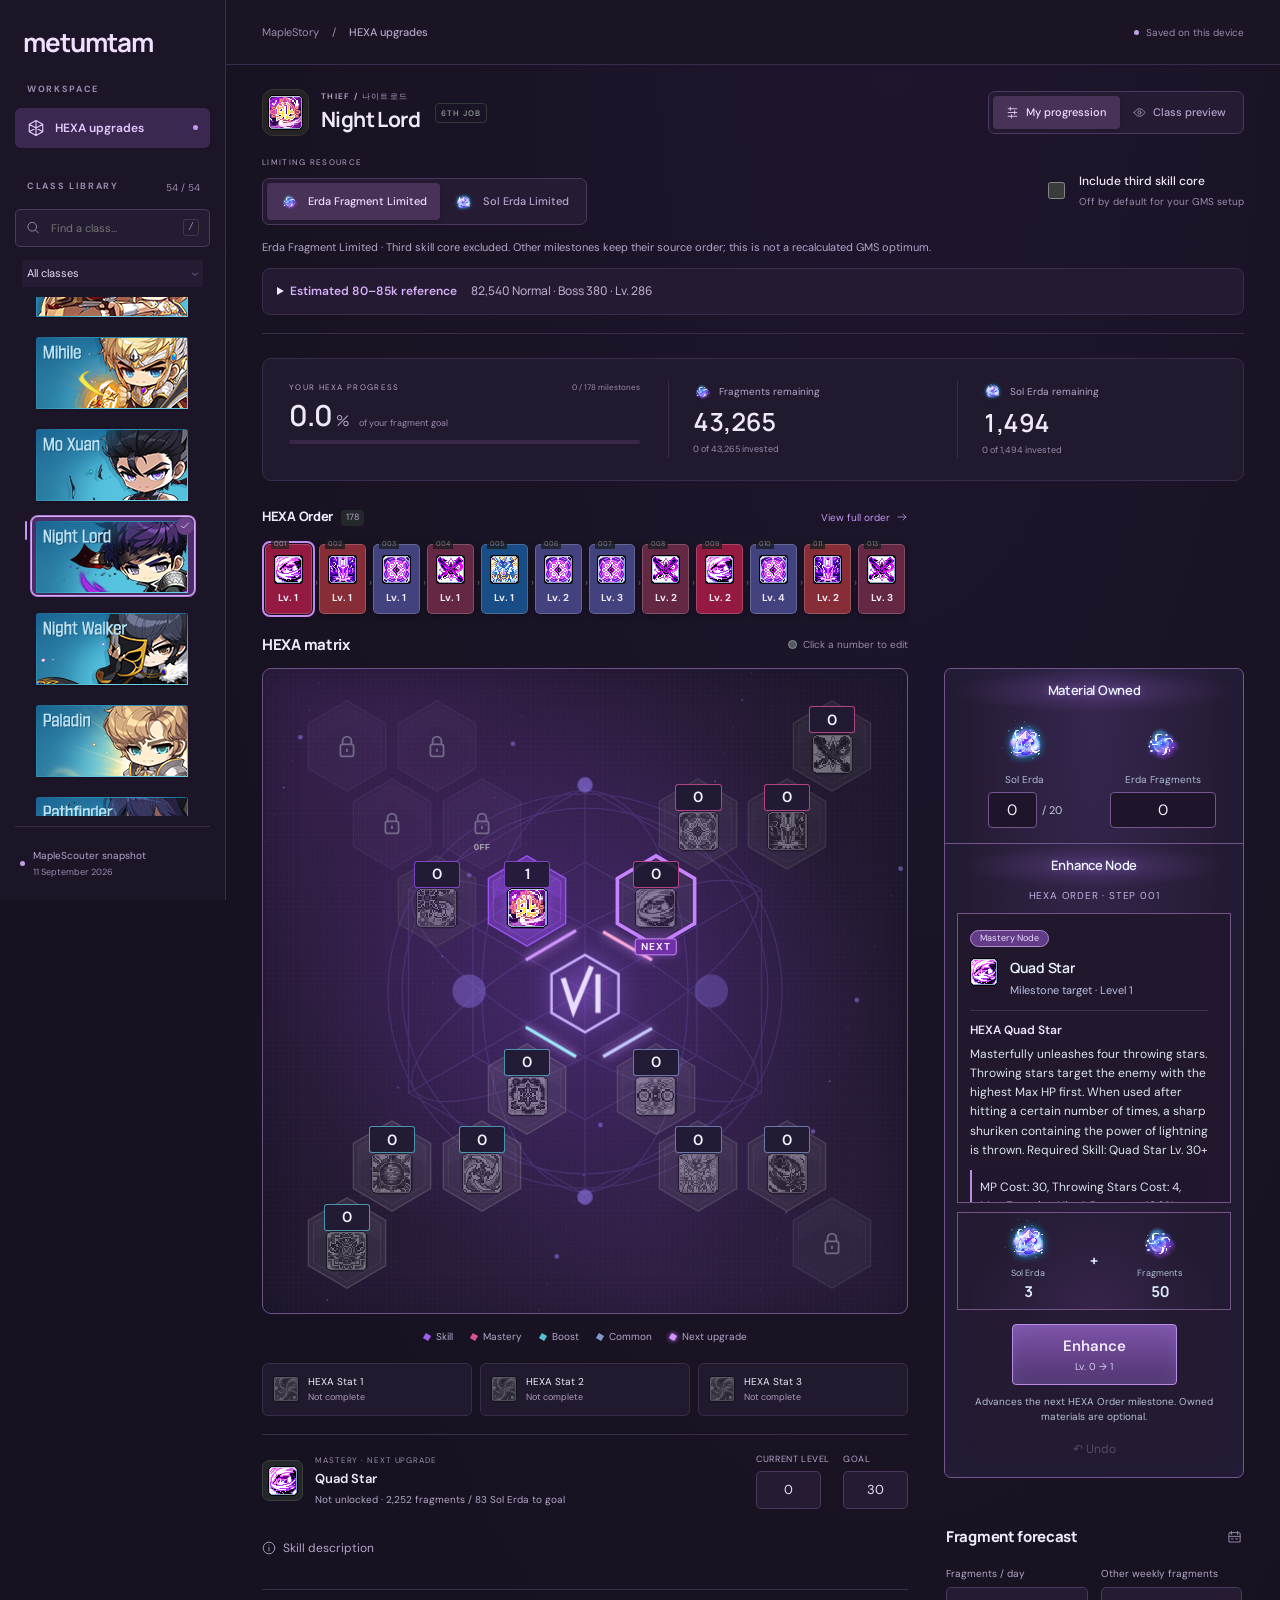
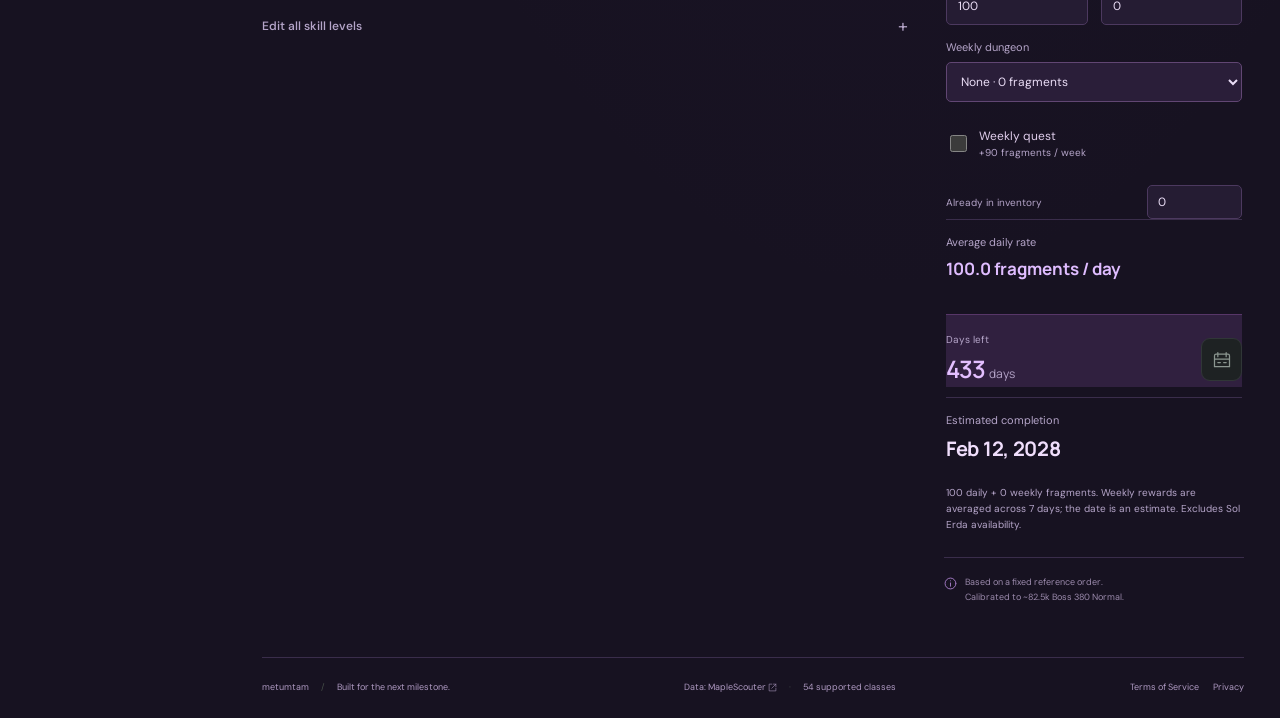
==== commit 24de8913: "Calibrate all HEXA reference orders around 82.5k Boss 380 Normal" ====
--- a/index.html
+++ b/index.html
@@ -4,8 +4,8 @@
  <meta charset="utf-8"><meta name="viewport" content="width=device-width,initial-scale=1">
  <meta name="theme-color" content="#171221"><meta name="description" content="Plan HEXA upgrades, track your skill levels, and calculate fragment costs across 54 MapleStory classes.">
  <title>metumtam — HEXA matrix</title>
- <link rel="icon" href="data:,"><link rel="stylesheet" href="styles.css?v=3"><link rel="stylesheet" href="matrix.css?v=7"><link rel="stylesheet" href="order-view.css?v=6"><link rel="stylesheet" href="skill-details.css?v=2"><link rel="stylesheet" href="enhancement.css?v=2"><link rel="stylesheet" href="metumtam.css?v=2">
- <script defer src="data.js?v=4"></script><script defer src="engine.js?v=7"></script><script defer src="matrix.js?v=7"></script><script defer src="order-view.js?v=7"></script><script defer src="descriptions.js?v=1"></script><script defer src="skill-details.js?v=2"></script><script defer src="enhancement.js?v=2"></script><script defer src="app.js?v=12"></script>
+ <link rel="icon" href="data:,"><link rel="stylesheet" href="styles.css?v=3"><link rel="stylesheet" href="matrix.css?v=7"><link rel="stylesheet" href="order-view.css?v=6"><link rel="stylesheet" href="skill-details.css?v=2"><link rel="stylesheet" href="enhancement.css?v=2"><link rel="stylesheet" href="metumtam.css?v=3">
+ <script defer src="data.js?v=4"></script><script defer src="engine.js?v=7"></script><script defer src="matrix.js?v=7"></script><script defer src="order-view.js?v=7"></script><script defer src="descriptions.js?v=1"></script><script defer src="skill-details.js?v=2"></script><script defer src="enhancement.js?v=2"></script><script defer src="app.js?v=13"></script>
 </head>
 <body>
  <a class="skip" href="#main">Skip to planner</a>
@@ -17,7 +17,7 @@
   <label class="search"><span data-icon="search"></span><input id="class-search" placeholder="Find a class…" autocomplete="off" aria-label="Search classes"><kbd>/</kbd></label>
   <label class="category-label"><select id="category" aria-label="Filter class category"><option>All classes</option><option>Warrior</option><option>Mage</option><option>Archer</option><option>Thief</option><option>Pirate</option></select><span data-icon="chevron"></span></label>
   <nav id="class-list" class="class-list" aria-label="Choose a class"></nav>
-  <div class="sidebar-footer"><span class="status-dot"></span><div>MapleScouter snapshot<small>10 September 2026</small></div></div>
+  <div class="sidebar-footer"><span class="status-dot"></span><div>MapleScouter snapshot<small>11 September 2026</small></div></div>
  </aside>
  <div class="sidebar-backdrop" id="sidebar-backdrop" hidden></div>
  <div class="shell">
@@ -30,6 +30,7 @@
     <section class="order-settings" aria-label="Order settings">
      <div class="order-settings-controls"><div><div class="section-kicker">LIMITING RESOURCE</div><div class="segmented resource-modes" role="group" aria-label="Limiting resource"><button data-order-mode="fragments" aria-pressed="true"><span class="gem small"></span>Erda Fragment Limited</button><button data-order-mode="erda" aria-pressed="false"><span class="erda small"></span>Sol Erda Limited</button></div></div><label class="third-skill-toggle"><input type="checkbox" id="include-third"><span><strong>Include third skill core</strong><small id="third-skill-hint">Off by default for your GMS setup</small></span></label></div>
      <p id="order-note" class="order-note"></p>
+     <details class="reference-details"><summary><span>Estimated 80–85k reference</span><strong id="reference-score"></strong></summary><div id="reference-details-body"></div></details>
     </section>
     <div class="workspace-grid">
     <section class="progress-overview" aria-label="Progress overview"><div class="progress-main"><div class="section-kicker">YOUR HEXA PROGRESS <span id="completed-count"></span></div><div class="progress-value"><strong id="progress-percent">0<span>%</span></strong><span id="progress-caption">of your fragment goal</span></div><div class="progress-track" role="progressbar" aria-label="Fragment progress" aria-valuemin="0" aria-valuemax="100" aria-valuenow="0"><div id="progress-fill"></div></div></div><div class="overview-stat"><span class="stat-label"><span class="gem small"></span>Fragments remaining</span><strong id="fragments-remaining"></strong><small id="fragments-spent"></small></div><div class="overview-stat"><span class="stat-label"><span class="erda small"></span>Sol Erda remaining</span><strong id="erda-remaining"></strong><small id="erda-spent"></small></div></section>
@@ -43,7 +44,7 @@
      </div>
      <div class="left-column"><div id="enhancement-panel"></div>
       <section class="farming-section" aria-labelledby="farming-heading"><div class="section-heading"><h3 id="farming-heading">Fragment forecast</h3><span data-icon="calendar"></span></div><div class="forecast-inputs"><label>Fragments / day<input id="daily-input" type="number" min="0" max="10000000" inputmode="numeric"></label><label>Other weekly fragments<input id="weekly-input" type="number" min="0" max="10000000" inputmode="numeric"></label></div><label class="weekly-dungeon-label">Weekly dungeon<select id="weekly-dungeon" aria-label="Weekly dungeon"><option value="none">None · 0 fragments</option><option value="high_mountain">High Mountain · 40 fragments</option><option value="angler_company">Angler Company · 55 fragments</option><option value="nightmare_paradise">Nightmare Paradise · 70 fragments</option></select></label><label class="weekly-quest-label"><input id="weekly-quest" type="checkbox"><span>Weekly quest <strong>+90 fragments / week</strong></span></label><label class="stock-label">Already in inventory<input id="stock-input" type="number" min="0" max="10000000" inputmode="numeric"></label><div class="forecast-rate"><span>Average daily rate</span><strong id="forecast-rate"></strong></div><div class="forecast-result"><span>Days left<strong id="forecast-days"></strong></span><span class="calendar-icon" data-icon="calendar"></span></div><div class="forecast-date"><span>Estimated completion</span><strong id="forecast-date"></strong></div><p id="forecast-note" class="quiet"></p></section>
-      <div class="source-note"><span data-icon="info"></span><p>Based on a fixed reference order.<br>Adjusted to your levels, not your damage.</p></div>
+      <div class="source-note"><span data-icon="info"></span><p>Based on a fixed reference order.<br>Calibrated to ~82.5k Boss 380 Normal.</p></div>
      </div>
     </div>
    </div>
--- a/metumtam.css
+++ b/metumtam.css
@@ -12,3 +12,5 @@
 .workspace-grid{grid-template-areas:'progress progress' 'order .' 'heading .' 'matrix tools'}.workspace-grid>.progress-overview{grid-area:progress;margin:0 0 24px;animation:none}.legal-links{display:flex;gap:14px;flex-wrap:wrap}.page-footer{flex-wrap:wrap}.legal-links a:hover{text-decoration:underline;text-underline-offset:4px}
 .legal-page{max-width:850px;margin:0 auto;padding:35px 24px 60px}.legal-page .wordmark{margin:0 0 35px}.legal-page h1{font-size:30px;margin-bottom:8px}.legal-page h2{font-size:18px;margin:28px 0 9px}.legal-page p,.legal-page li{font-size:14px;line-height:1.8;color:#c9b9d9}.legal-page ul{padding-left:23px}.legal-page a{color:#d7adfb;text-decoration:underline;text-underline-offset:3px}.legal-page .legal-date{font-size:12px;color:#ad98be;margin-bottom:25px}.legal-page footer{border-top:1px solid #513967;margin-top:35px;padding-top:20px}
 @media(max-width:1050px){.workspace-grid{grid-template-areas:'progress' 'order' 'heading' 'matrix' 'tools'}}
+
+.reference-details{margin-top:12px;border:1px solid var(--line);border-radius:8px;background:#241a31;font-size:12px}.reference-details summary{cursor:pointer;padding:12px 14px;color:var(--text);line-height:1.7}.reference-details summary span{font-weight:600;margin-right:14px;color:#d6b0fa}.reference-details summary strong{font-size:12px;font-weight:500;color:var(--muted)}#reference-details-body{padding:0 16px 16px}#reference-details-body p{font-size:12px;line-height:1.7;color:var(--muted);max-width:900px}#reference-details-body a{color:#d6b0fa;text-underline-offset:3px}.reference-stats{display:grid;grid-template-columns:repeat(5,minmax(0,1fr));gap:12px;margin:16px 0}.reference-stats div{border-left:2px solid #6e498e;padding-left:10px}.reference-stats dt{color:var(--muted);font-size:11px}.reference-stats dd{margin:5px 0 0;color:var(--text);font-weight:600}@media(max-width:750px){.reference-stats{grid-template-columns:repeat(2,minmax(0,1fr))}.reference-details summary strong{display:block;margin-left:14px}}
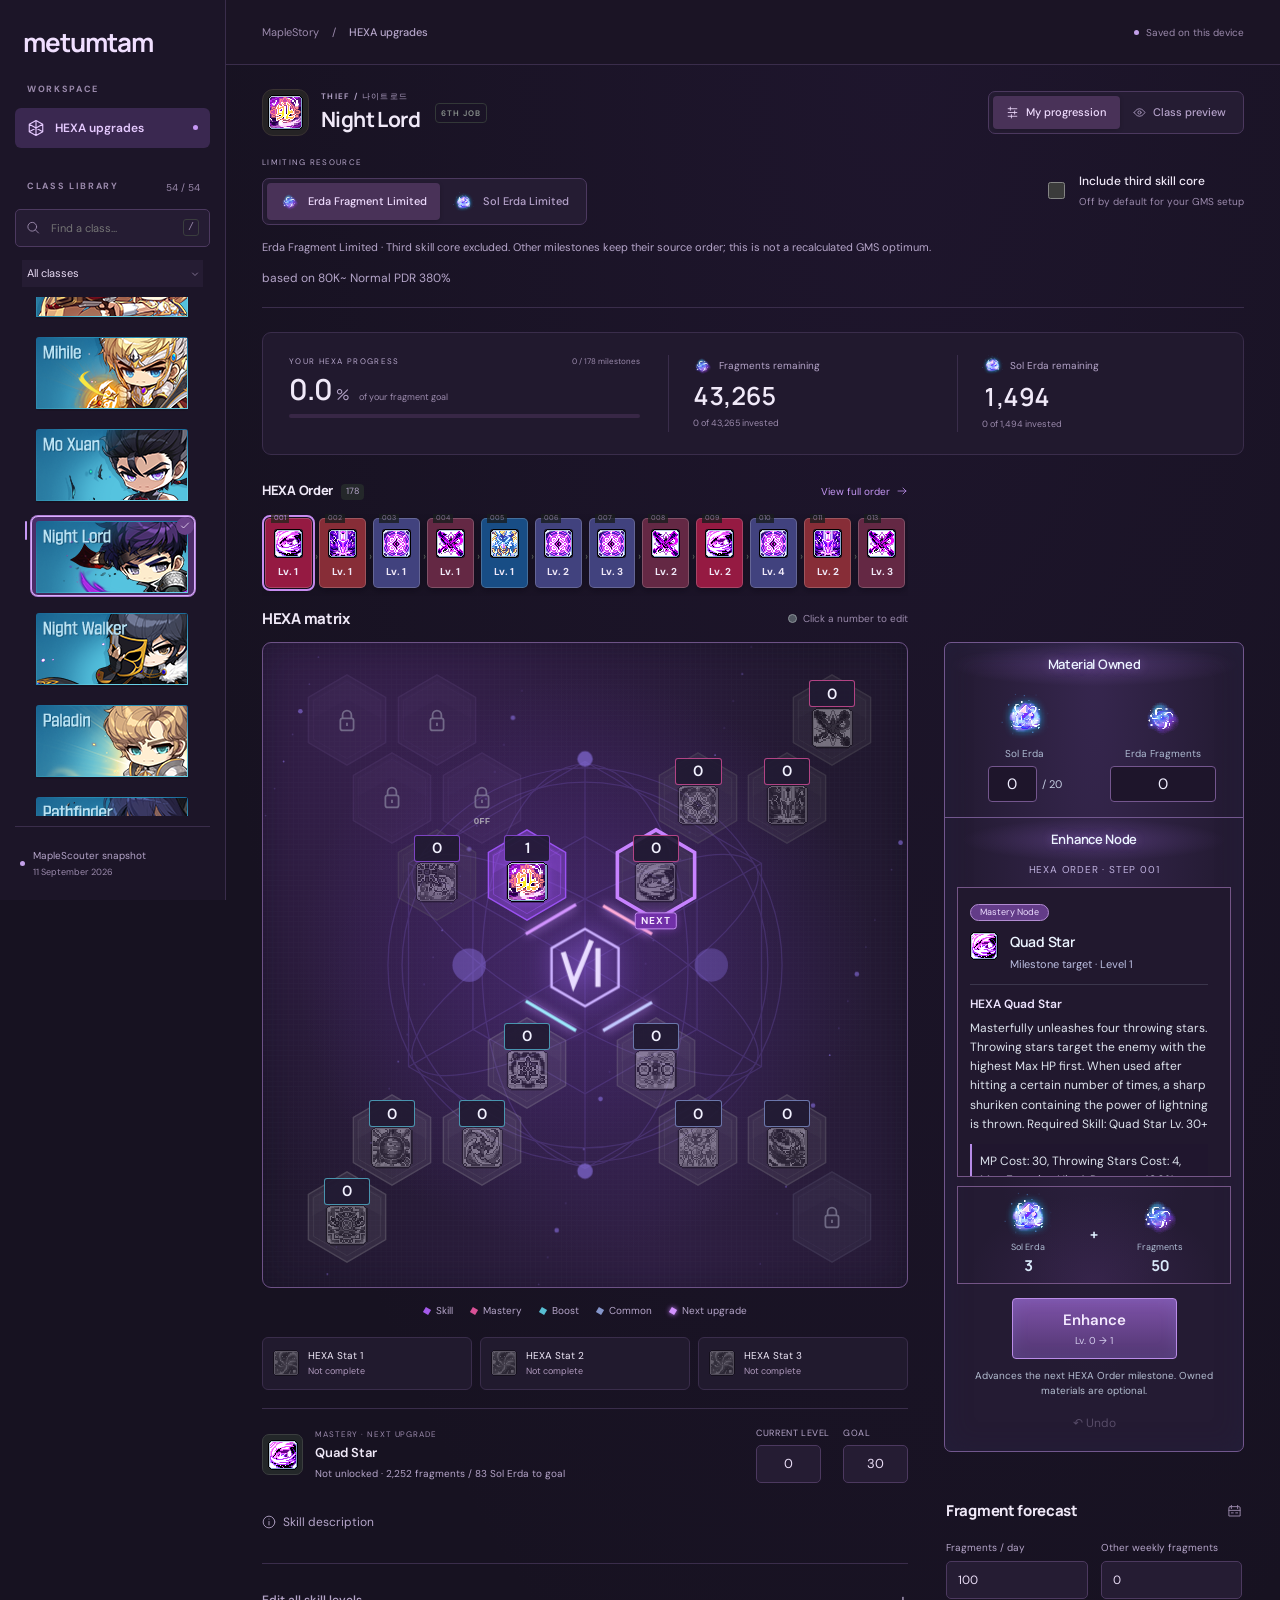
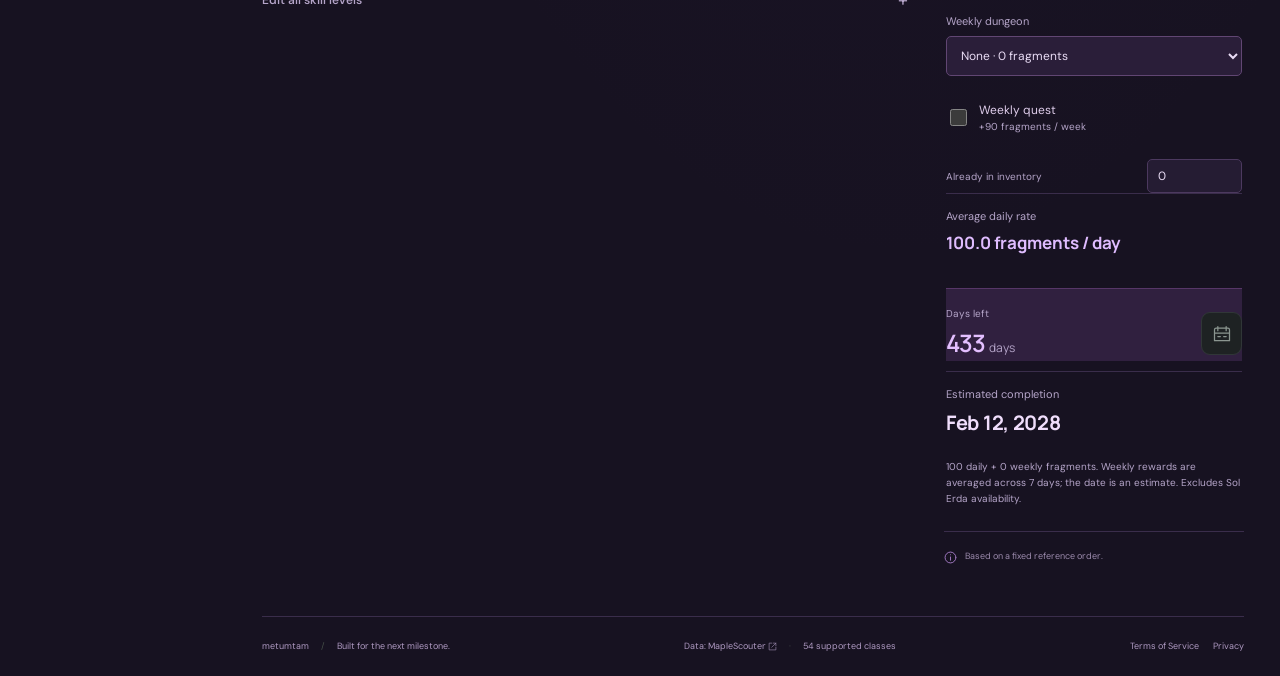
==== commit 7769b676: "Simplify HEXA reference label" ====
--- a/index.html
+++ b/index.html
@@ -4,8 +4,8 @@
  <meta charset="utf-8"><meta name="viewport" content="width=device-width,initial-scale=1">
  <meta name="theme-color" content="#171221"><meta name="description" content="Plan HEXA upgrades, track your skill levels, and calculate fragment costs across 54 MapleStory classes.">
  <title>metumtam — HEXA matrix</title>
- <link rel="icon" href="data:,"><link rel="stylesheet" href="styles.css?v=3"><link rel="stylesheet" href="matrix.css?v=7"><link rel="stylesheet" href="order-view.css?v=6"><link rel="stylesheet" href="skill-details.css?v=2"><link rel="stylesheet" href="enhancement.css?v=2"><link rel="stylesheet" href="metumtam.css?v=3">
- <script defer src="data.js?v=4"></script><script defer src="engine.js?v=7"></script><script defer src="matrix.js?v=7"></script><script defer src="order-view.js?v=7"></script><script defer src="descriptions.js?v=1"></script><script defer src="skill-details.js?v=2"></script><script defer src="enhancement.js?v=2"></script><script defer src="app.js?v=13"></script>
+ <link rel="icon" href="data:,"><link rel="stylesheet" href="styles.css?v=3"><link rel="stylesheet" href="matrix.css?v=7"><link rel="stylesheet" href="order-view.css?v=6"><link rel="stylesheet" href="skill-details.css?v=2"><link rel="stylesheet" href="enhancement.css?v=2"><link rel="stylesheet" href="metumtam.css?v=4">
+ <script defer src="data.js?v=4"></script><script defer src="engine.js?v=7"></script><script defer src="matrix.js?v=7"></script><script defer src="order-view.js?v=7"></script><script defer src="descriptions.js?v=1"></script><script defer src="skill-details.js?v=2"></script><script defer src="enhancement.js?v=2"></script><script defer src="app.js?v=14"></script>
 </head>
 <body>
  <a class="skip" href="#main">Skip to planner</a>
@@ -30,7 +30,7 @@
     <section class="order-settings" aria-label="Order settings">
      <div class="order-settings-controls"><div><div class="section-kicker">LIMITING RESOURCE</div><div class="segmented resource-modes" role="group" aria-label="Limiting resource"><button data-order-mode="fragments" aria-pressed="true"><span class="gem small"></span>Erda Fragment Limited</button><button data-order-mode="erda" aria-pressed="false"><span class="erda small"></span>Sol Erda Limited</button></div></div><label class="third-skill-toggle"><input type="checkbox" id="include-third"><span><strong>Include third skill core</strong><small id="third-skill-hint">Off by default for your GMS setup</small></span></label></div>
      <p id="order-note" class="order-note"></p>
-     <details class="reference-details"><summary><span>Estimated 80–85k reference</span><strong id="reference-score"></strong></summary><div id="reference-details-body"></div></details>
+     <p class="reference-note">based on 80K~ Normal PDR 380%</p>
     </section>
     <div class="workspace-grid">
     <section class="progress-overview" aria-label="Progress overview"><div class="progress-main"><div class="section-kicker">YOUR HEXA PROGRESS <span id="completed-count"></span></div><div class="progress-value"><strong id="progress-percent">0<span>%</span></strong><span id="progress-caption">of your fragment goal</span></div><div class="progress-track" role="progressbar" aria-label="Fragment progress" aria-valuemin="0" aria-valuemax="100" aria-valuenow="0"><div id="progress-fill"></div></div></div><div class="overview-stat"><span class="stat-label"><span class="gem small"></span>Fragments remaining</span><strong id="fragments-remaining"></strong><small id="fragments-spent"></small></div><div class="overview-stat"><span class="stat-label"><span class="erda small"></span>Sol Erda remaining</span><strong id="erda-remaining"></strong><small id="erda-spent"></small></div></section>
@@ -44,7 +44,7 @@
      </div>
      <div class="left-column"><div id="enhancement-panel"></div>
       <section class="farming-section" aria-labelledby="farming-heading"><div class="section-heading"><h3 id="farming-heading">Fragment forecast</h3><span data-icon="calendar"></span></div><div class="forecast-inputs"><label>Fragments / day<input id="daily-input" type="number" min="0" max="10000000" inputmode="numeric"></label><label>Other weekly fragments<input id="weekly-input" type="number" min="0" max="10000000" inputmode="numeric"></label></div><label class="weekly-dungeon-label">Weekly dungeon<select id="weekly-dungeon" aria-label="Weekly dungeon"><option value="none">None · 0 fragments</option><option value="high_mountain">High Mountain · 40 fragments</option><option value="angler_company">Angler Company · 55 fragments</option><option value="nightmare_paradise">Nightmare Paradise · 70 fragments</option></select></label><label class="weekly-quest-label"><input id="weekly-quest" type="checkbox"><span>Weekly quest <strong>+90 fragments / week</strong></span></label><label class="stock-label">Already in inventory<input id="stock-input" type="number" min="0" max="10000000" inputmode="numeric"></label><div class="forecast-rate"><span>Average daily rate</span><strong id="forecast-rate"></strong></div><div class="forecast-result"><span>Days left<strong id="forecast-days"></strong></span><span class="calendar-icon" data-icon="calendar"></span></div><div class="forecast-date"><span>Estimated completion</span><strong id="forecast-date"></strong></div><p id="forecast-note" class="quiet"></p></section>
-      <div class="source-note"><span data-icon="info"></span><p>Based on a fixed reference order.<br>Calibrated to ~82.5k Boss 380 Normal.</p></div>
+      <div class="source-note"><span data-icon="info"></span><p>Based on a fixed reference order.</p></div>
      </div>
     </div>
    </div>
--- a/metumtam.css
+++ b/metumtam.css
@@ -13,4 +13,4 @@
 .legal-page{max-width:850px;margin:0 auto;padding:35px 24px 60px}.legal-page .wordmark{margin:0 0 35px}.legal-page h1{font-size:30px;margin-bottom:8px}.legal-page h2{font-size:18px;margin:28px 0 9px}.legal-page p,.legal-page li{font-size:14px;line-height:1.8;color:#c9b9d9}.legal-page ul{padding-left:23px}.legal-page a{color:#d7adfb;text-decoration:underline;text-underline-offset:3px}.legal-page .legal-date{font-size:12px;color:#ad98be;margin-bottom:25px}.legal-page footer{border-top:1px solid #513967;margin-top:35px;padding-top:20px}
 @media(max-width:1050px){.workspace-grid{grid-template-areas:'progress' 'order' 'heading' 'matrix' 'tools'}}
 
-.reference-details{margin-top:12px;border:1px solid var(--line);border-radius:8px;background:#241a31;font-size:12px}.reference-details summary{cursor:pointer;padding:12px 14px;color:var(--text);line-height:1.7}.reference-details summary span{font-weight:600;margin-right:14px;color:#d6b0fa}.reference-details summary strong{font-size:12px;font-weight:500;color:var(--muted)}#reference-details-body{padding:0 16px 16px}#reference-details-body p{font-size:12px;line-height:1.7;color:var(--muted);max-width:900px}#reference-details-body a{color:#d6b0fa;text-underline-offset:3px}.reference-stats{display:grid;grid-template-columns:repeat(5,minmax(0,1fr));gap:12px;margin:16px 0}.reference-stats div{border-left:2px solid #6e498e;padding-left:10px}.reference-stats dt{color:var(--muted);font-size:11px}.reference-stats dd{margin:5px 0 0;color:var(--text);font-weight:600}@media(max-width:750px){.reference-stats{grid-template-columns:repeat(2,minmax(0,1fr))}.reference-details summary strong{display:block;margin-left:14px}}
+.reference-note{margin:12px 0 0;color:var(--muted);font-size:12px;line-height:1.7}
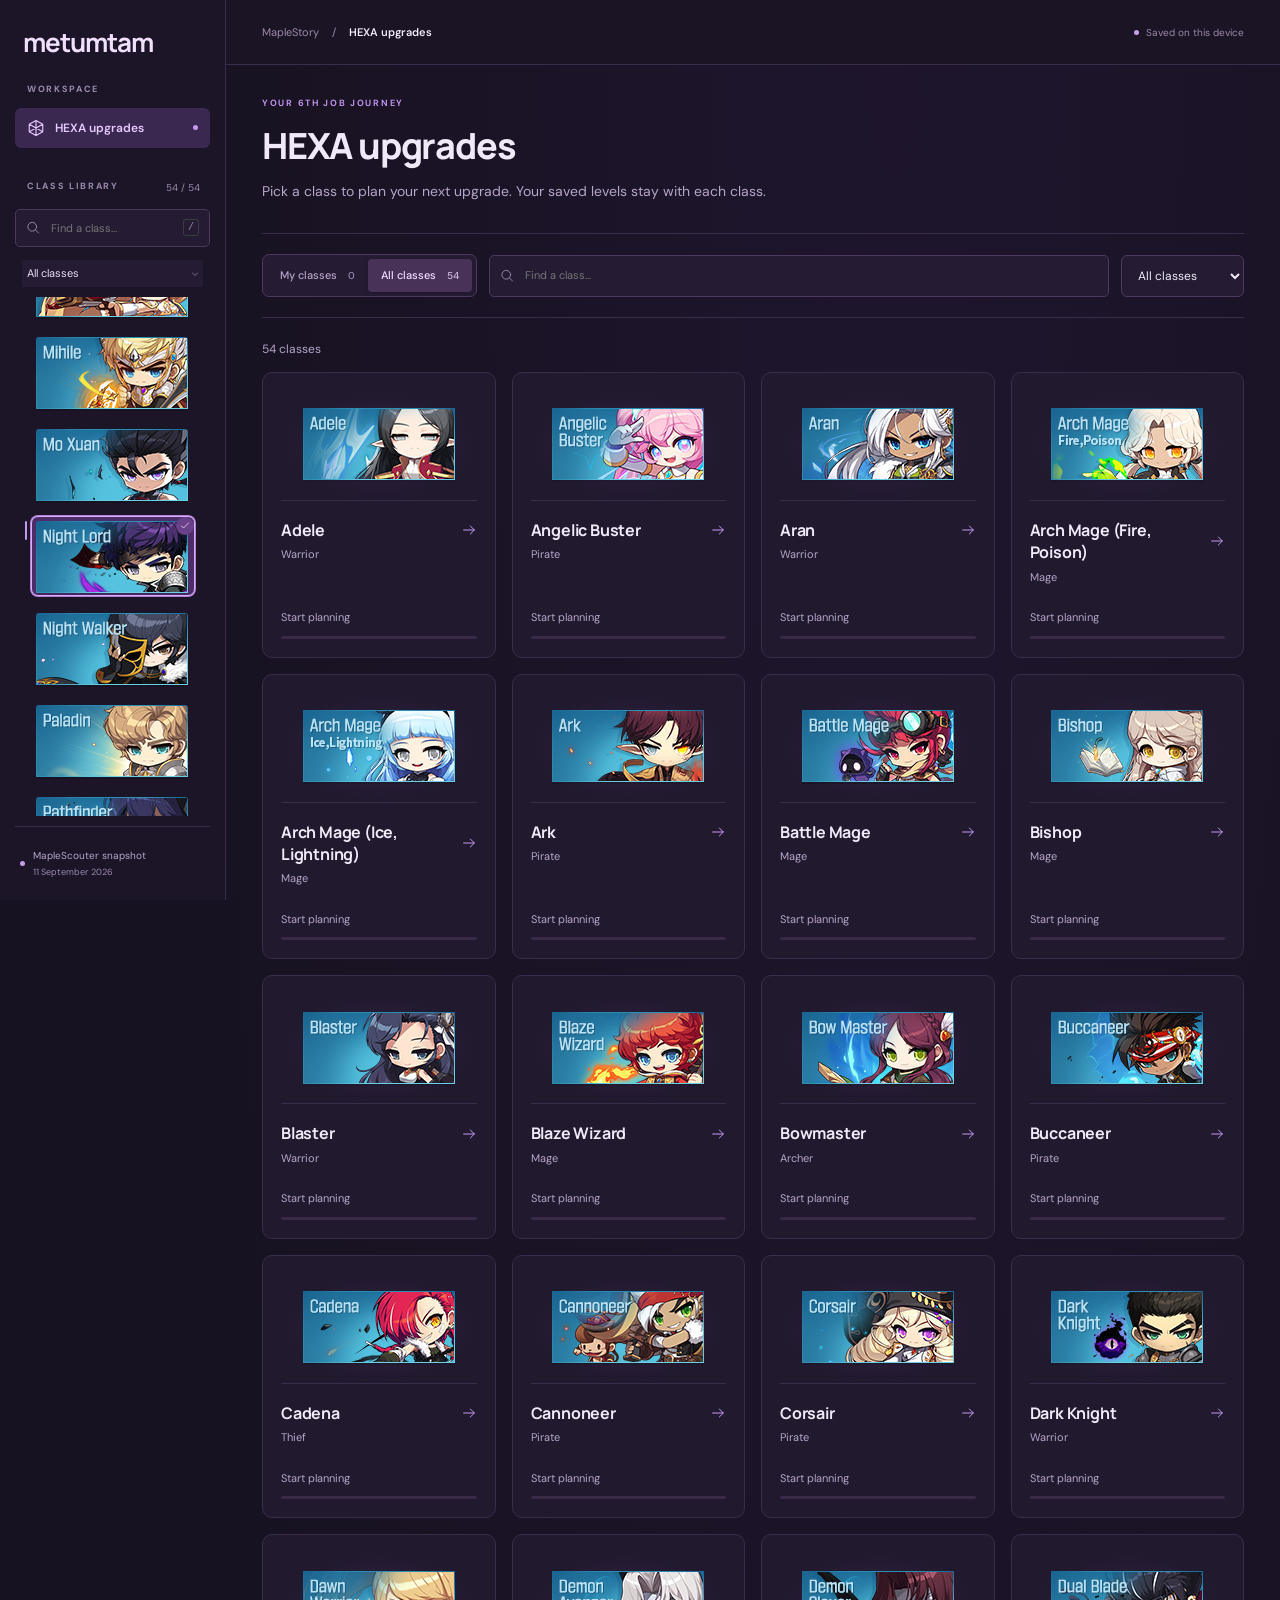
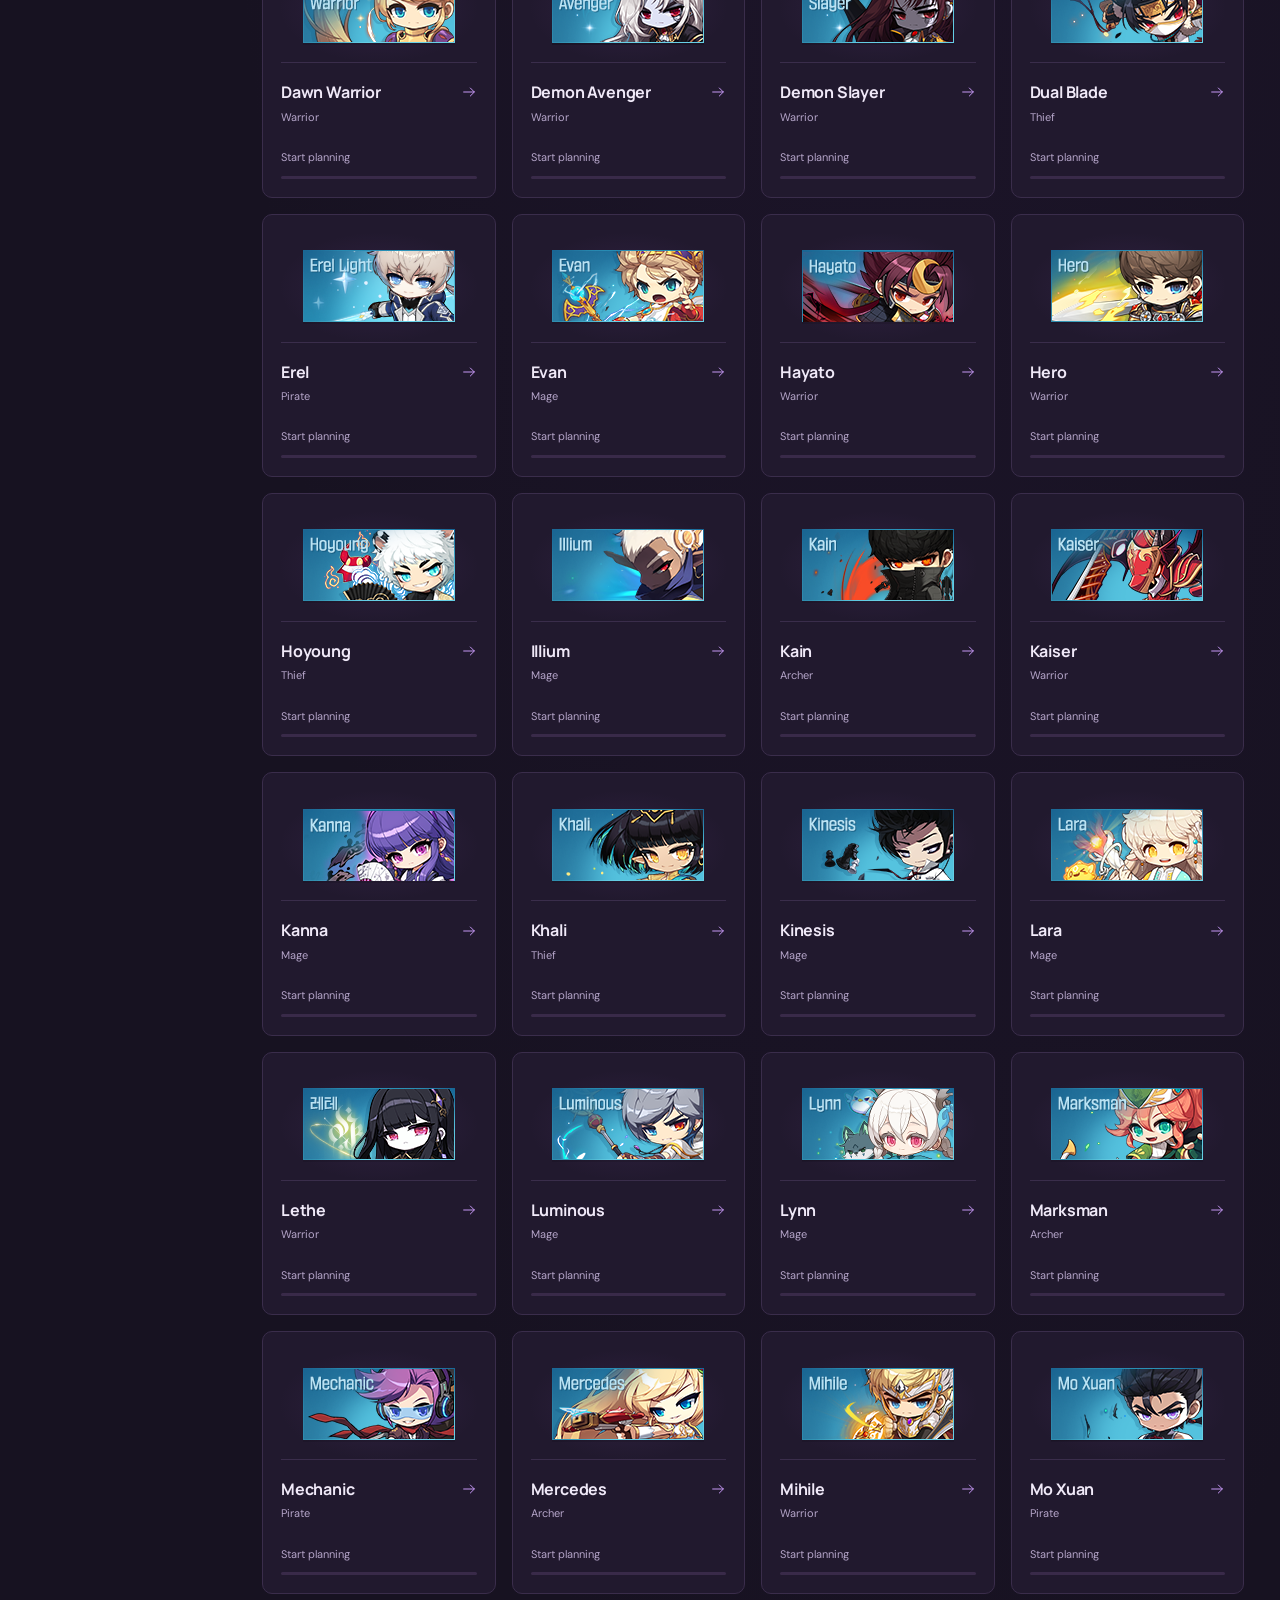
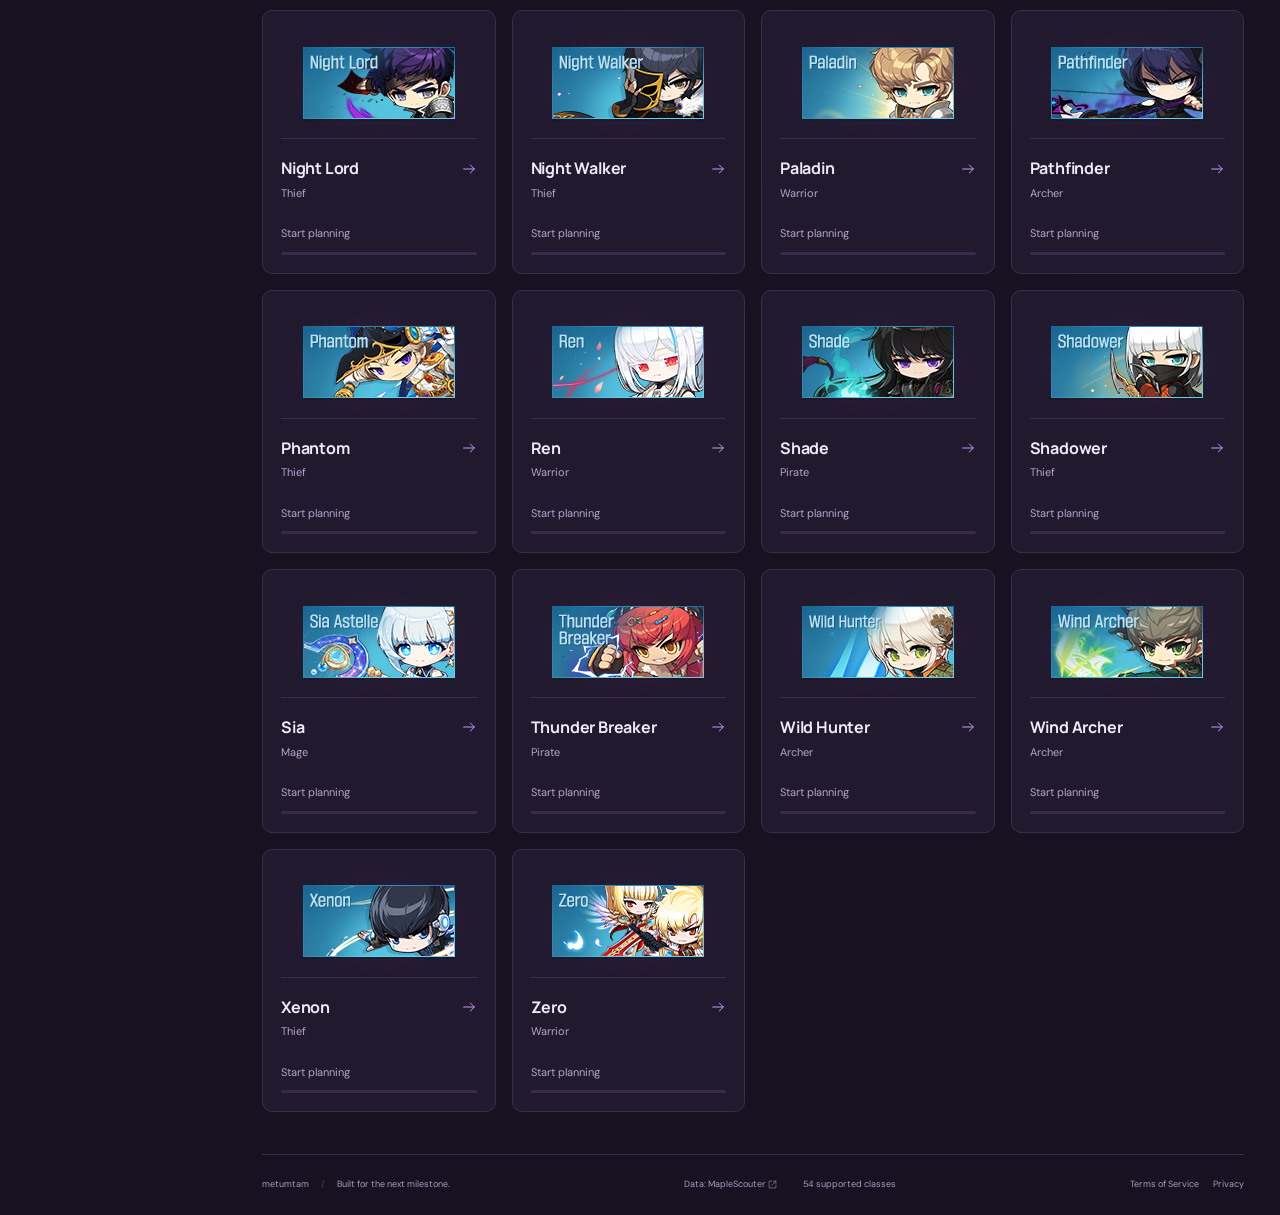
==== commit 86c1729e: "Add saved HEXA class library and single-level enhancements" ====
--- a/index.html
+++ b/index.html
@@ -3,16 +3,16 @@
 <head>
  <meta charset="utf-8"><meta name="viewport" content="width=device-width,initial-scale=1">
  <meta name="theme-color" content="#171221"><meta name="description" content="Plan HEXA upgrades, track your skill levels, and calculate fragment costs across 54 MapleStory classes.">
- <title>metumtam — HEXA matrix</title>
- <link rel="icon" href="data:,"><link rel="stylesheet" href="styles.css?v=3"><link rel="stylesheet" href="matrix.css?v=7"><link rel="stylesheet" href="order-view.css?v=6"><link rel="stylesheet" href="skill-details.css?v=2"><link rel="stylesheet" href="enhancement.css?v=2"><link rel="stylesheet" href="metumtam.css?v=4">
- <script defer src="data.js?v=4"></script><script defer src="engine.js?v=7"></script><script defer src="matrix.js?v=7"></script><script defer src="order-view.js?v=7"></script><script defer src="descriptions.js?v=1"></script><script defer src="skill-details.js?v=2"></script><script defer src="enhancement.js?v=2"></script><script defer src="app.js?v=14"></script>
+ <title>metumtam — HEXA upgrades</title>
+ <link rel="icon" href="data:,"><link rel="stylesheet" href="styles.css?v=3"><link rel="stylesheet" href="matrix.css?v=7"><link rel="stylesheet" href="order-view.css?v=6"><link rel="stylesheet" href="skill-details.css?v=2"><link rel="stylesheet" href="enhancement.css?v=2"><link rel="stylesheet" href="metumtam.css?v=5">
+ <script defer src="data.js?v=4"></script><script defer src="engine.js?v=8"></script><script defer src="matrix.js?v=7"></script><script defer src="order-view.js?v=7"></script><script defer src="descriptions.js?v=1"></script><script defer src="skill-details.js?v=2"></script><script defer src="enhancement.js?v=3"></script><script defer src="app.js?v=15"></script>
 </head>
 <body>
- <a class="skip" href="#main">Skip to planner</a>
+ <a class="skip" href="#main">Skip to content</a>
  <aside class="sidebar" id="sidebar">
-  <a class="brand wordmark" href="#main" aria-label="metumtam home">metumtam</a>
+  <a class="brand wordmark" href="#classes" aria-label="metumtam home">metumtam</a>
   <div class="nav-label">WORKSPACE</div>
-  <a class="workspace-link active" href="#main"><span data-icon="hex"></span>HEXA upgrades<span class="nav-dot"></span></a>
+  <a class="workspace-link active" href="#classes" aria-label="HEXA upgrades"><span data-icon="hex"></span>HEXA upgrades<span class="nav-dot"></span></a>
   <div class="library-head"><span class="nav-label">CLASS LIBRARY</span><span id="class-count">54 / 54</span></div>
   <label class="search"><span data-icon="search"></span><input id="class-search" placeholder="Find a class…" autocomplete="off" aria-label="Search classes"><kbd>/</kbd></label>
   <label class="category-label"><select id="category" aria-label="Filter class category"><option>All classes</option><option>Warrior</option><option>Mage</option><option>Archer</option><option>Thief</option><option>Pirate</option></select><span data-icon="chevron"></span></label>
@@ -21,8 +21,20 @@
  </aside>
  <div class="sidebar-backdrop" id="sidebar-backdrop" hidden></div>
  <div class="shell">
-  <header class="topbar"><button id="menu-button" class="icon-button mobile-only" aria-label="Open class library" aria-expanded="false"><span data-icon="menu"></span></button><div class="breadcrumb">MapleStory <span>/</span> <strong>HEXA upgrades</strong></div><div class="top-actions"><span class="saved-status" id="saved-status"><span class="status-dot"></span>Saved on this device</span></div></header>
+  <header class="topbar"><button id="menu-button" class="icon-button mobile-only" aria-label="Open class library" aria-expanded="false"><span data-icon="menu"></span></button><div class="breadcrumb">MapleStory <span>/</span> <a href="#classes">HEXA upgrades</a></div><div class="top-actions"><span class="saved-status" id="saved-status"><span class="status-dot"></span>Saved on this device</span></div></header>
   <main id="main" tabindex="-1">
+   <section id="class-library-page" class="class-library-page" aria-labelledby="library-title">
+    <div class="library-page-heading"><div class="eyebrow">YOUR 6TH JOB JOURNEY</div><h1 id="library-title">HEXA upgrades</h1><p>Pick a class to plan your next upgrade. Your saved levels stay with each class.</p></div>
+    <div class="library-page-toolbar">
+     <div class="segmented library-scope" role="group" aria-label="Classes to show"><button data-library-scope="saved" aria-pressed="false">My classes <span id="saved-class-count">0</span></button><button data-library-scope="all" aria-pressed="true">All classes <span id="all-class-count">54</span></button></div>
+     <label class="search library-page-search"><span data-icon="search"></span><input id="library-search" placeholder="Find a class…" autocomplete="off" aria-label="Search class library"></label>
+     <label class="library-page-category"><select id="library-category" aria-label="Class library category"><option>All classes</option><option>Warrior</option><option>Mage</option><option>Archer</option><option>Thief</option><option>Pirate</option></select></label>
+    </div>
+    <p id="library-results" class="library-results" role="status"></p>
+    <div id="class-gallery" class="class-gallery"></div>
+   </section>
+   <div id="class-planner-page" hidden>
+   <a class="planner-back text-button" href="#classes">← Class library</a>
    <h1 class="matrix-page-title">HEXA matrix</h1>
    <section class="class-heading"><div class="class-identity"><div class="class-emblem" id="class-emblem"></div><div><div class="eyebrow" id="class-category"></div><h2 id="class-name"></h2></div><span class="class-version">6TH JOB</span></div><div class="segmented" role="group" aria-label="Planner mode"><button id="progress-mode" aria-pressed="true"><span data-icon="sliders"></span>My progression</button><button id="preview-mode" aria-pressed="false"><span data-icon="eye"></span>Class preview</button></div></section>
    <div id="unavailable" class="unavailable" hidden></div>
@@ -49,6 +61,7 @@
     </div>
    </div>
 
+   </div>
    <footer class="page-footer"><span>metumtam <span class="footer-slash">/</span> Built for the next milestone.</span><span><a href="https://maplescouter.com/en/hexa" target="_blank" rel="noopener noreferrer">Data: MapleScouter <span data-icon="external"></span></a><span class="footer-divider">·</span>54 supported classes</span><nav class="legal-links" aria-label="Legal"><a href="terms.html">Terms of Service</a><a href="privacy.html">Privacy</a></nav></footer>
   </main>
  </div>
--- a/metumtam.css
+++ b/metumtam.css
@@ -14,3 +14,11 @@
 @media(max-width:1050px){.workspace-grid{grid-template-areas:'progress' 'order' 'heading' 'matrix' 'tools'}}
 
 .reference-note{margin:12px 0 0;color:var(--muted);font-size:12px;line-height:1.7}
+
+.breadcrumb a{color:var(--text);font-weight:600}.breadcrumb a:hover{color:var(--accent)}
+.class-library-page{min-height:65vh}.library-page-heading{padding:8px 0 30px}.library-page-heading .eyebrow{color:var(--accent);margin-bottom:12px}.library-page-heading h1{font-size:36px;letter-spacing:-1.2px;margin:0 0 12px}.library-page-heading p{color:var(--muted);font-size:14px;line-height:1.7}
+.library-page-toolbar{display:flex;align-items:center;gap:12px;flex-wrap:wrap;padding:20px 0;border-top:1px solid var(--line);border-bottom:1px solid var(--line)}.library-scope{flex-shrink:0}.library-scope span{font-size:10px;opacity:.8;margin-left:4px}.library-page-search{flex:1;min-width:170px;margin:0;height:42px}.library-page-search input{min-width:0;width:100%}.library-page-category select{max-width:100%;height:42px;padding:0 30px 0 12px;background:#251c33;border:1px solid #4c395f;border-radius:6px;color:var(--text);font:inherit;font-size:12px}.library-results{font-size:12px;color:var(--muted);margin:22px 0 14px}
+.class-gallery{display:grid;grid-template-columns:repeat(auto-fill,minmax(195px,1fr));gap:16px}.class-card{display:flex;flex-direction:column;min-width:0;padding:18px;border:1px solid var(--line);border-radius:10px;background:var(--panel);color:var(--text);transition:border-color .18s,background .18s,transform .18s}.class-card:hover{border-color:#b58ad9;background:#2c203c;transform:translateY(-3px)}.class-card:focus-visible{outline:2px solid var(--accent);outline-offset:4px}.class-card.has-progress{border-color:#6d4c86}.class-card-art{height:110px;display:flex;align-items:center;justify-content:center;margin-bottom:18px;background:radial-gradient(ellipse,#8753b224,transparent 72%);border-bottom:1px solid var(--line)}.class-card-art img{display:block;max-width:100%;object-fit:contain}.class-card-title{display:flex;align-items:center;justify-content:space-between;gap:8px}.class-card-title h2{font-size:16px;line-height:1.4;letter-spacing:-.2px}.class-card-title svg{width:16px;height:16px;flex-shrink:0;color:var(--accent)}.class-card-category{font-size:11px;color:var(--muted);margin-top:5px}.class-card-progress{display:flex;justify-content:space-between;gap:8px;font-size:11px;color:var(--muted);padding-top:24px;margin-top:auto}.class-card-progress strong{font-family:inherit;font-weight:500;color:#dfbdff}.class-card-track{height:3px;border-radius:3px;background:#392a49;overflow:hidden;margin-top:10px}.class-card-track>span{display:block;height:100%;background:var(--accent)}
+.gallery-empty{grid-column:1/-1;text-align:center;padding:65px 20px;border:1px dashed #644b78;border-radius:10px}.gallery-empty h2{font-size:20px;margin-bottom:10px}.gallery-empty p{color:var(--muted);font-size:13px;line-height:1.7;margin-bottom:22px}.planner-back{display:inline-flex;margin-bottom:22px}
+@media(max-width:760px){.library-page-heading{padding-top:4px}.library-page-heading h1{font-size:31px}.library-page-heading p{font-size:13px}.library-scope{width:100%}.library-page-search{min-width:140px}.library-page-category{max-width:45%}.class-gallery{grid-template-columns:repeat(2,minmax(0,1fr));gap:12px}.class-card{padding:13px}.class-card-art{height:94px;margin-bottom:14px}.class-card-title h2{font-size:14px}.class-card-progress{font-size:10px;flex-wrap:wrap;padding-top:18px}}
+@media(max-width:350px){.class-gallery{grid-template-columns:minmax(0,1fr)}.library-page-category{max-width:100%;width:100%}.library-page-category select{width:100%}}
